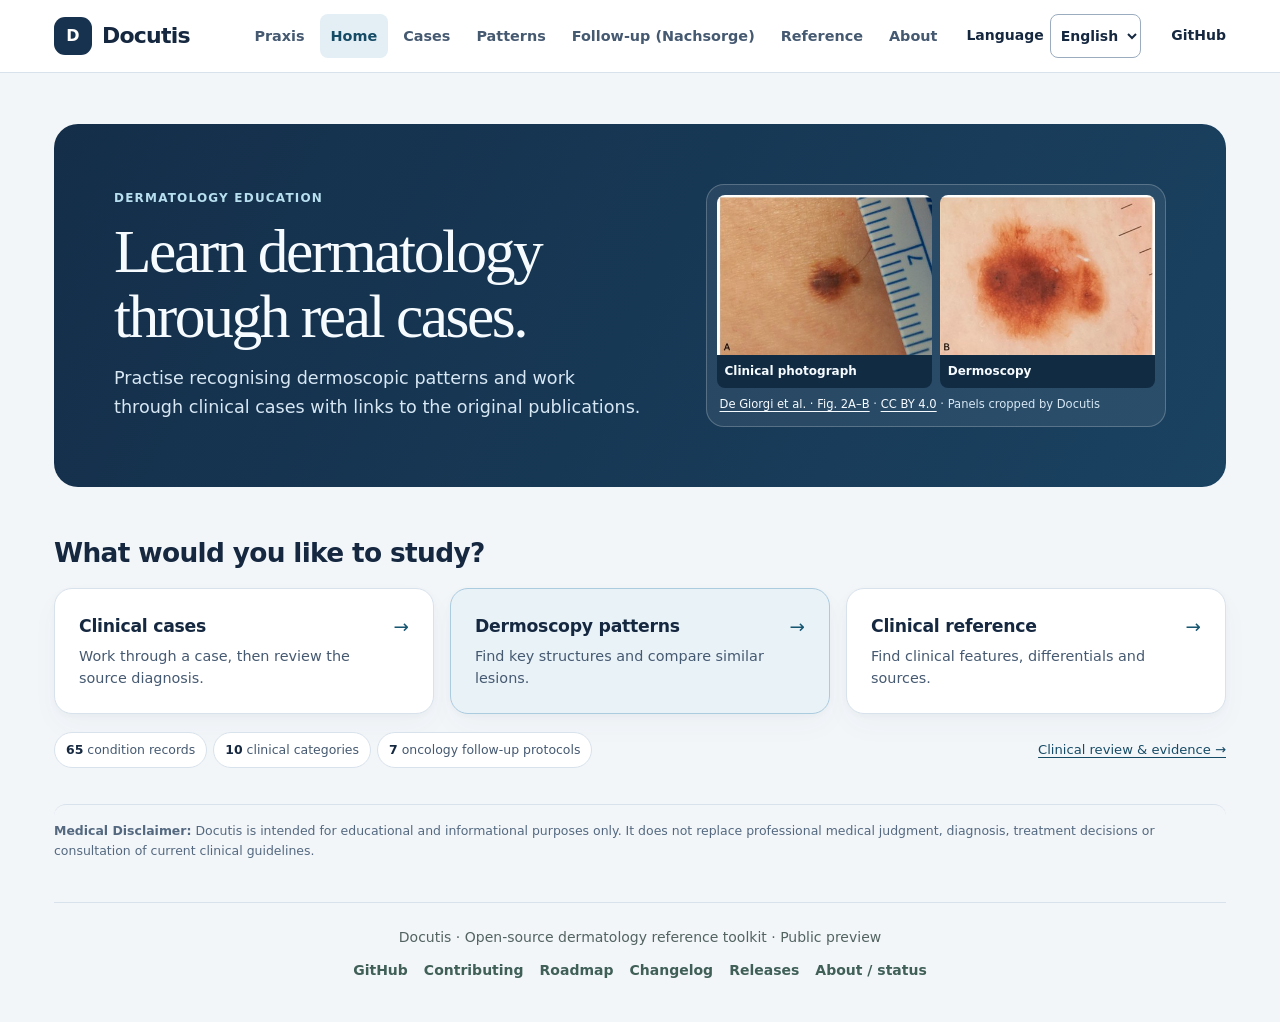
==== index.html @ ea18dad7 "Remove practice stamp from web handouts" ====
<!DOCTYPE html>
<html lang="en" class="no-js">
<head>
  <meta charset="UTF-8">
  <script>document.documentElement.classList.remove("no-js");</script>
  <meta name="viewport" content="width=device-width, initial-scale=1.0">

  <title>Docutis | Dermatology Reference Toolkit</title>
  <meta name="description" content="Educational dermatology reference. Not a diagnosis, not a treatment protocol, and not a substitute for clinical judgment.">

  <link rel="stylesheet" href="style.css?v=tumor-takibi-20261128">
  <link rel="stylesheet" href="pattern-exercise.css?v=paired-views">
  <link rel="stylesheet" href="subtle-clue.css?v=2">
  <link rel="stylesheet" href="pink-case.css?v=1">
  <link rel="stylesheet" href="contrast-lab.css?v=2">
  <link rel="stylesheet" href="studio.css?v=clinical-design-20261128">
  <link rel="stylesheet" href="mimic.css?v=2">
  <link rel="stylesheet" href="praxis-pilot.css?v=handout-1">

</head>

<body>

<a class="skip-link" href="#mainContent">Skip to main content</a>

<header class="site-header">
  <nav class="nav" aria-label="Primary navigation">
    <a class="brand" href="#mainContent" aria-label="Docutis home">
      <span class="brand-mark" aria-hidden="true">D</span>
      <span class="logo">Docutis</span>
    </a>
    <div class="primary-links">
      <a href="praxis.html" data-no-translate>Praxis</a>
      <a href="#mainContent" data-studio-nav="home" data-en="Home" data-tr="Ana sayfa" data-no-translate>Home</a>
      <a href="#learn" data-studio-nav="learn" data-en="Cases" data-tr="Vakalar" data-no-translate>Cases</a>
      <a href="#patterns" data-studio-nav="patterns" data-en="Patterns" data-tr="Paternler" data-no-translate>Patterns</a>
      <a href="#nachsorgeModule" data-studio-nav="nachsorgeModule" data-en="Follow-up (Nachsorge)" data-tr="Tümör takibi" data-no-translate>Follow-up (Nachsorge)</a>
      <a href="#searchPanel" data-studio-nav="reference" data-en="Reference" data-tr="Tanı rehberi" data-no-translate>Reference</a>
      <a href="#about">About</a>
    </div>
    <label class="language-switch" for="docutisLanguage"><span class="language-label">Language</span> <select id="docutisLanguage" aria-label="Language"><option value="en" lang="en" data-no-translate>English</option><option value="tr" lang="tr" data-no-translate>Türkçe</option></select></label>
    <div class="nav-oss" aria-label="Open-source project links">
      <a href="https://github.com/mnasuharas/Docutis" target="_blank" rel="noopener noreferrer">GitHub</a>
    </div>
  </nav>
</header>

<main id="mainContent" tabindex="-1">

  <section id="studioHome" class="hero studio-home" aria-labelledby="pageTitle" data-no-translate>
    <div class="studio-hero-grid">
      <div class="studio-hero-copy">
        <p class="eyebrow" data-en="DERMATOLOGY EDUCATION" data-tr="DERMATOLOJİ EĞİTİMİ">DERMATOLOGY EDUCATION</p>
        <h1 id="pageTitle" data-en="Learn dermatology through real cases." data-tr="Dermatolojiyi gerçek vakalarla öğren.">Learn dermatology through real cases.</h1>
        <p class="studio-lead" data-en="Practise recognising dermoscopic patterns and work through clinical cases with links to the original publications." data-tr="Dermoskopik paternleri tanımayı çalış ve klinik vakaları özgün yayınlarıyla birlikte incele.">Practise recognising dermoscopic patterns and work through clinical cases with links to the original publications.</p>
      </div>
      <figure class="studio-art">
        <div class="studio-art-pair">
          <div>
            <img src="assets/media/cases/case-33-clinical.jpg" width="361" height="268" alt="Clinical photograph of a pigmented lesion" data-en-alt="Clinical photograph of a pigmented lesion" data-tr-alt="Pigmente lezyonun klinik fotoğrafı">
            <span data-en="Clinical photograph" data-tr="Klinik fotoğraf">Clinical photograph</span>
          </div>
          <div>
            <img src="assets/media/cases/case-33-dermoscopy.jpg" width="360" height="268" alt="Dermoscopic view of the same lesion" data-en-alt="Dermoscopic view of the same lesion" data-tr-alt="Aynı lezyonun dermoskopik görüntüsü">
            <span data-en="Dermoscopy" data-tr="Dermoskopi">Dermoscopy</span>
          </div>
        </div>
        <figcaption>
          <a href="https://doi.org/10.3390/cancers18142183" target="_blank" rel="noopener noreferrer">De Giorgi et al. · Fig. 2A–B</a>
          <span aria-hidden="true"> · </span><a href="https://creativecommons.org/licenses/by/4.0/" target="_blank" rel="noopener noreferrer">CC BY 4.0</a>
          <span data-en=" · Panels cropped by Docutis" data-tr=" · Paneller Docutis tarafından kırpıldı"> · Panels cropped by Docutis</span>
        </figcaption>
      </figure>
    </div>
    <div class="studio-section-title">
      <h2 data-en="What would you like to study?" data-tr="Bugün ne çalışmak istersin?">What would you like to study?</h2>
    </div>
    <div class="studio-paths">
      <a class="studio-path" href="#learn">
        <span class="studio-path-copy">
          <strong data-en="Clinical cases" data-tr="Klinik vakalar">Clinical cases</strong>
          <span data-en="Work through a case, then review the source diagnosis." data-tr="Vakayı adım adım çöz, ardından kaynak tanısını incele.">Work through a case, then review the source diagnosis.</span>
        </span><span class="studio-arrow" aria-hidden="true">→</span>
      </a>
      <a class="studio-path" href="#patterns">
        <span class="studio-path-copy">
          <strong data-en="Dermoscopy patterns" data-tr="Dermoskopi paternleri">Dermoscopy patterns</strong>
          <span data-en="Find key structures and compare similar lesions." data-tr="Önemli yapıları bul ve benzer lezyonları karşılaştır.">Find key structures and compare similar lesions.</span>
        </span><span class="studio-arrow" aria-hidden="true">→</span>
      </a>
      <a class="studio-path" href="#searchPanel">
        <span class="studio-path-copy">
          <strong data-en="Clinical reference" data-tr="Tanı rehberi">Clinical reference</strong>
          <span data-en="Find clinical features, differentials and sources." data-tr="Klinik bulguları, ayırıcı tanıları ve kaynakları bul.">Find clinical features, differentials and sources.</span>
        </span><span class="studio-arrow" aria-hidden="true">→</span>
      </a>
    </div>
    <div class="studio-home-bottom">
      <div id="libraryStats" class="library-stats js-only" aria-label="Current reference coverage"></div>
      <a href="#evidenceStatus"><span data-en="Clinical review &amp; evidence →" data-tr="Klinik inceleme ve kanıt →">Clinical review &amp; evidence →</span></a>
    </div>
  </section>

  <section id="learn" class="studio-hub" tabindex="-1" data-no-translate><a href="#trainingModule">Mixed-case training / Karma vaka eğitimi</a> · <a href="#caseModule">Clinical cases / Klinik vakalar</a></section>
  <section id="patterns" class="studio-hub" tabindex="-1" data-no-translate><a href="#patternContextModule">Pattern and context / Patern ve Bağlam</a> · <a href="#guidedPatternModule">Key patterns / Önemli paternler</a> · <a href="#mimicModule">Diagnostic traps / Tanısal tuzaklar</a> · <a href="#subtleClueModule">Subtle clues / Silik ipuçları</a> · <a href="#contrastLabModule">Comparisons / Karşılaştırmalar</a> · <a href="#pinkCaseModule">Pink lesions / Pembe lezyonlar</a></section>
  <div id="studioToolbar" class="studio-toolbar js-only" data-no-translate hidden>
    <a id="studioBack" href="#learn"></a><span id="studioScreenLabel"></span>
  </div>

  <section id="searchPanel" tabindex="-1" class="search-panel" aria-labelledby="searchTitle">
    <div class="section-heading compact-heading">
      <div>
        <p class="eyebrow">Reference library</p>
        <h2 id="searchTitle">Find a condition</h2>
      </div>
      <p class="keyboard-hint js-only"><kbd>/</kbd> to focus search</p>
    </div>
    <div class="search-wrapper js-only">
      <svg class="search-icon" viewBox="0 0 24 24" aria-hidden="true"><path d="m21 21-4.35-4.35m2.35-5.15a7.5 7.5 0 1 1-15 0 7.5 7.5 0 0 1 15 0Z"/></svg>
      <label class="visually-hidden" for="searchInput">Search conditions</label>
      <input id="searchInput" type="search" placeholder="Search by condition, alias, category or code" autocomplete="off" aria-controls="cards" aria-describedby="searchHelp">
      <button id="searchClear" class="search-clear" type="button" hidden>Clear</button>
    </div>
    <p id="searchHelp" class="search-help js-only">Examples: melanoma, shingles, eczema, C43</p>
    <div id="categoryFilters" class="category-filters js-only" aria-label="Filter conditions by category"></div>
    <p id="resultStatus" class="result-status js-only" role="status" aria-live="polite"></p>
  </section>

  <section class="reference-library" aria-labelledby="conditionsTitle">
    <div class="section-heading">
      <div>
        <p class="eyebrow">Browse by category</p>
        <h2 id="conditionsTitle" tabindex="-1" class="section-title">Conditions</h2>
      </div>
      <p>Open any record for clinical features, dermoscopy, differential diagnosis, treatment, follow-up, coding and sources.</p>
    </div>
    <noscript><p class="js-fallback">This interactive section requires JavaScript. Bu etkileşimli bölüm JavaScript gerektirir.</p></noscript>
    <section id="details" tabindex="-1" role="region" aria-labelledby="diseaseDetailsTitle" hidden></section>
    <div id="cards" class="cards js-only"></div>
    <div id="noResult" class="no-result js-only">
      <strong>No matching condition found.</strong>
      <span>Try another name, alias, category or classification code.</span>
    </div>
  </section>

  <section id="inflammatoryCaseModule" class="case-module" tabindex="-1" aria-labelledby="inflammatoryCaseTitle" data-no-translate>
    <h2 id="inflammatoryCaseTitle" data-en="Inflammatory and paediatric practice" data-tr="İnflamatuvar ve pediatrik vaka eğitimi">Inflammatory and paediatric practice</h2>
    <p data-en="Simulated teaching cases · clinician review required" data-tr="Kurgusal eğitim vakaları · hekim incelemesi gerekli">Simulated teaching cases · clinician review required</p>
    <article class="mimic-panel">
      <h3 data-en="Childhood itch" data-tr="Çocukluk çağında kaşıntı">Childhood itch</h3>
      <p data-en="A child has recurrent itch and poorly demarcated dry patches in the elbow folds. Which morphology and history make one diagnosis more likely?" data-tr="Bir çocukta tekrarlayan kaşıntı ve dirsek kıvrımlarında sınırları belirsiz kuru yamalar var. Hangi morfoloji ve öykü bir tanıyı öne çıkarır?">A child has recurrent itch and poorly demarcated dry patches in the elbow folds. Which morphology and history make one diagnosis more likely?</p>
      <details>
        <summary data-en="Reveal reasoning" data-tr="Ayırıcı tanıyı ve gerekçeyi aç">Reveal reasoning</summary>
        <p data-en="Atopic dermatitis. The combination of itch, a recurrent course and flexural eczema is supportive. Consider contact dermatitis or scabies if the exposure, distribution or household history points elsewhere." data-tr="Atopik dermatit. Kaşıntı, nüksler ve fleksural egzama tanıyı destekler. Maruziyet, dağılım ya da ev içi öykü başka bir olasılığı düşündürürse kontakt dermatit veya uyuzu da değerlendir.">Atopic dermatitis. The combination of itch, a recurrent course and flexural eczema is supportive. Consider contact dermatitis or scabies if the exposure, distribution or household history points elsewhere.</p>
        <p><a href="?condition=atopic-dermatitis"><span data-en="Open reference record" data-tr="Başvuru kaydını aç">Open reference record</span></a> · <a href="https://www.aad.org/member/clinical-quality/guidelines/atopic-dermatitis/pediatric-atopic-dermatitis" target="_blank" rel="noopener noreferrer"><span data-en="Open source" data-tr="Kaynağı aç">Open source</span></a></p>
      </details>
    </article>
    <article class="mimic-panel">
      <h3 data-en="Crusted facial lesions in a child" data-tr="Çocukta yüzde krutlu lezyonlar">Crusted facial lesions in a child</h3>
      <p data-en="A child develops shallow perinasal erosions with adherent golden crust. What would you describe before naming a diagnosis?" data-tr="Bir çocukta burun çevresinde yapışık altın rengi krutla kaplı yüzeysel erozyonlar gelişiyor. Tanıdan önce hangi yapıları tarif edersin?">A child develops shallow perinasal erosions with adherent golden crust. What would you describe before naming a diagnosis?</p>
      <details>
        <summary data-en="Reveal reasoning" data-tr="Ayırıcı tanıyı ve gerekçeyi aç">Reveal reasoning</summary>
        <p data-en="Nonbullous impetigo is supported by the combination of superficial erosions and honey-coloured crust. Eczema can have secondary infection. Check for underlying itch and dermatitis before interpreting the crust in isolation." data-tr="Yüzeysel erozyon ve bal rengi krut birlikteliği nonbüllöz impetigoyu destekler. Egzamaya sekonder enfeksiyon eşlik edebilir. Krutu tek başına yorumlamadan önce altta yatan kaşıntı ve dermatiti değerlendir.">Nonbullous impetigo is supported by the combination of superficial erosions and honey-coloured crust. Eczema can have secondary infection. Check for underlying itch and dermatitis before interpreting the crust in isolation.</p>
        <p><a href="?condition=impetigo"><span data-en="Open reference record" data-tr="Başvuru kaydını aç">Open reference record</span></a> · <a href="https://www.cdc.gov/group-a-strep/hcp/clinical-guidance/impetigo.html" target="_blank" rel="noopener noreferrer"><span data-en="Open source" data-tr="Kaynağı aç">Open source</span></a></p>
      </details>
    </article>
    <article class="mimic-panel">
      <h3 data-en="Scaly extensor plaques" data-tr="Ekstansör yüzlerde skuamlı plaklar">Scaly extensor plaques</h3>
      <p data-en="An adult has symmetric, sharply defined scaly plaques on both elbows and knees. Compare the border, distribution and scale with an eczematous plaque." data-tr="Bir erişkinde her iki dirsek ve dizde simetrik, keskin sınırlı skuamlı plaklar var. Sınırı, dağılımı ve skuamı ekzematöz plakla karşılaştır.">An adult has symmetric, sharply defined scaly plaques on both elbows and knees. Compare the border, distribution and scale with an eczematous plaque.</p>
      <details>
        <summary data-en="Reveal reasoning" data-tr="Ayırıcı tanıyı ve gerekçeyi aç">Reveal reasoning</summary>
        <p data-en="Plaque psoriasis is supported by the sharp borders and symmetric extensor distribution. An annular plaque with an active edge or asymmetry would prompt reconsideration of fungal infection among the alternatives." data-tr="Keskin sınırlar ve simetrik ekstansör dağılım plak psoriazisini destekler. Aktif kenarlı halkasal plak veya asimetri varsa, ayırıcı tanıda dermatofit enfeksiyonunu yeniden düşün.">Plaque psoriasis is supported by the sharp borders and symmetric extensor distribution. An annular plaque with an active edge or asymmetry would prompt reconsideration of fungal infection among the alternatives.</p>
        <p><a href="?condition=plaque-psoriasis"><span data-en="Open reference record" data-tr="Başvuru kaydını aç">Open reference record</span></a> · <a href="https://www.aad.org/member/clinical-quality/guidelines/psoriasis" target="_blank" rel="noopener noreferrer"><span data-en="Open source" data-tr="Kaynağı aç">Open source</span></a></p>
      </details>
    </article>
  </section>

  <section id="trainingModule" tabindex="-1" class="training-module" aria-labelledby="trainingTitle">
    <div class="section-heading">
      <div>
        <p class="eyebrow">Case-based screening practice</p>
        <h2 id="trainingTitle">Mixed-case screening training</h2>
      </div>
      <span class="module-badge">Clinician review required</span>
    </div>
    <details class="studio-context"><summary data-no-translate data-en="Education &amp; source notes" data-tr="Eğitim ve kaynak notları">Education &amp; source notes</summary><p class="case-disclaimer">Unknown lesions from the case library, one at a time: look, commit to a working impression, open dermoscopy where it is stored, then reveal the source diagnosis and its verification. Training only. It is not a diagnostic device, an exam, or a certificate, and it gives no score. Sessions are curated for teaching coverage and do not reflect how often lesions occur.</p></details>
    <noscript>
      <p class="case-empty">Training cannot run because JavaScript is unavailable. No diagnosis or teaching text is substituted. Eğitim, JavaScript olmadığı için çalışamaz. Tanı veya öğretim metni yerine konmaz.</p>
    </noscript>
    <div id="trainingApp" class="training-app js-only" tabindex="-1"></div>
  </section>

  <section id="subtleClueModule" tabindex="-1" class="subtle-clue-module" aria-labelledby="subtleClueTitle">
    <div class="section-heading">
      <div>
        <p class="eyebrow">Contrastive image practice</p>
        <h2 id="subtleClueTitle">Subtle clues and close mimics</h2>
      </div>
      <span class="module-badge">Clinician review required</span>
    </div>
    <p>Choose what is visible in two source-linked cases, then reveal the recorded diagnoses and the limits of that comparison. Educational preview only; no individual lesion decision or score.</p>
    <noscript><p class="case-empty">This image exercise requires JavaScript. Bu görsel egzersiz JavaScript gerektirir.</p></noscript>
    <div id="subtleClueApp" class="js-only" tabindex="-1"></div>
    <div id="balancedClueApp" class="subtle-concept js-only" tabindex="-1"></div>
  </section>

  <section id="guidedPatternModule" tabindex="-1" aria-label="Key dermoscopic patterns / Önemli dermoskopik paternler" data-no-translate>
    <div id="guidedPatternApp" class="js-only"></div>
  </section>

  <section id="mimicModule" tabindex="-1" aria-label="Mimics and diagnostic traps / Taklitçiler ve tanısal tuzaklar" data-no-translate>
    <noscript><p class="js-fallback">This interactive section requires JavaScript. Bu etkileşimli bölüm JavaScript gerektirir.</p></noscript>
    <div id="mimicApp" class="js-only"></div>
  </section>

  <section id="contrastLabModule" tabindex="-1" aria-label="Early melanoma comparisons / Erken melanom karşılaştırmaları" data-no-translate>
    <noscript><p class="case-empty">Comparisons require JavaScript. Karşılaştırmalar JavaScript gerektirir.</p></noscript>
    <div id="contrastLabApp" class="js-only" tabindex="-1" data-no-translate></div>
  </section>

  <section id="patternContextModule" tabindex="-1" aria-label="Pattern and context / Patern ve Bağlam" data-no-translate>
    <noscript><p class="case-empty">Pattern and context requires JavaScript. Patern ve Bağlam için JavaScript gerekir.</p></noscript>
    <div id="patternContextApp" class="js-only"></div>
  </section>

  <section id="pinkCaseModule" tabindex="-1" aria-label="Pink lesion practice / Pembe lezyon çalışması" data-no-translate>
    <noscript><p class="case-empty">Pink lesion practice requires JavaScript. Pembe lezyon çalışması JavaScript gerektirir.</p></noscript>
    <div id="pinkCaseApp" class="js-only" tabindex="-1" data-no-translate></div>
  </section>

  <section id="patternModule" class="studio-exercise-screen" tabindex="-1" aria-label="Pattern practice / Patern çalışması">
    <section id="patternExercise" class="pattern-exercise js-only" aria-labelledby="patternExerciseTitle" hidden></section>
  </section>

  <section id="caseModule" tabindex="-1" class="case-module" aria-labelledby="caseTitle">
    <div class="section-heading">
      <div>
        <p class="eyebrow">Case-based learning</p>
        <h2 id="caseTitle">Clinical cases</h2>
      </div>
      <span class="module-badge">Clinician review required</span>
    </div>
    <details class="studio-context"><summary data-no-translate data-en="Education &amp; source notes" data-tr="Eğitim ve kaynak notları">Education &amp; source notes</summary><p class="case-disclaimer">Educational steps only: inspect, observe, differential, reveal, then review. Learn Melanoma is an optional sequence, not a certificate and not a device. Cases are not clinical decision support. Image interpretation here is not physician attestation. The <a href="academy-review.html">reviewer workspace</a> contains answers and source diagnoses.</p></details>
    <noscript>
      <p class="case-empty">Cases cannot be shown because JavaScript is unavailable. No diagnosis, observation or teaching text is substituted. The published pilot cases remain clinician review required. Vakalar JavaScript olmadığı için gösterilemez. Tanı, gözlem veya öğretim metni yerine konmaz. Yayımlanmış pilot vakalar hekim incelemesi gerekli durumunda kalır.</p>
    </noscript>
    <div id="caseApp" class="case-app js-only" tabindex="-1"></div>
  </section>


  <section id="nachsorgeModule" tabindex="-1" class="nachsorge-module" aria-labelledby="nachsorgeTitle" data-no-translate>
    <div class="section-heading">
      <div>
        <p class="eyebrow" data-en="Germany · in clinic" data-tr="Almanya · poliklinikte">Germany · in clinic</p>
        <h2 id="nachsorgeTitle" data-en="Follow-up (Nachsorge)" data-tr="Tümör takibi">Follow-up (Nachsorge)</h2>
        <p class="nachsorge-subtitle" lang="tr" data-no-translate>Kılavuza göre tedavi sonrası takip</p>
      </div>
    </div>
    <p class="nachsorge-disclaimer" data-en="Educational draft pending physician review. Use the current guideline. Eğitim amaçlı taslak, hekim onayı bekliyor. Güncel kılavuzu esas alın." data-tr="Eğitim amaçlı taslak, hekim onayı bekliyor. Güncel kılavuzu esas alın.">Educational draft pending physician review. Use the current guideline. Eğitim amaçlı taslak, hekim onayı bekliyor. Güncel kılavuzu esas alın.</p>
    <div class="follow-up-controls">
      <label for="nachsorgeSearch"><span data-en="Search a diagnosis" data-tr="Tanı ara">Search a diagnosis</span>
        <input id="nachsorgeSearch" type="search" autocomplete="off" data-en-placeholder="Melanoma, Merkel, Bowen…" data-tr-placeholder="Tümör takibi: melanom, Merkel, Bowen…">
      </label>
      <label for="nachsorgeDisease"><span data-en="Diagnosis" data-tr="Tanı">Diagnosis</span>
        <select id="nachsorgeDisease"></select>
      </label>
      <label for="nachsorgeGroup"><span data-en="Risk / stage group" data-tr="Risk / evre grubu">Risk / stage group</span>
        <select id="nachsorgeGroup"></select>
      </label>
    </div>
    <div id="nachsorgeStaging"></div>
    <div id="nachsorgeResult" class="follow-up-result" role="region" aria-live="polite"></div>
    <noscript><p class="js-fallback">This follow-up section requires JavaScript. Bu takip bölümü JavaScript gerektirir.</p></noscript>
  </section>

  <section id="followUpModule" tabindex="-1" class="follow-up-module" aria-labelledby="followUpTitle">
    <div class="follow-up-heading">
      <div>
        <p class="eyebrow">Germany · guideline-based</p>
        <h2 id="followUpTitle">Dermato-oncology follow-up</h2>
      </div>
      <span class="module-badge">Mixed review status</span>
    </div>
    <p class="follow-up-intro">Structured German guideline-based follow-up for melanoma, basal cell carcinoma and cutaneous squamous cell carcinoma. This reference does not replace individual risk assessment, current guidelines or clinical judgment.</p>
    <div class="clinical-feedback" aria-label="Follow-up content feedback">
      <p class="clinical-feedback-lede">Guideline wording or a cited source look wrong? Report the disease and stage shown on screen. No repository id is required.</p>
      <div class="clinical-feedback-actions">
        <a class="clinical-feedback-link" href="https://github.com/mnasuharas/Docutis/issues/new?template=clinical_content.yml&amp;title=%5BClinical%20content%5D%3A%20Suggest%20a%20correction%20%E2%80%94%20Dermato-oncology%20follow-up" target="_blank" rel="noopener noreferrer">Suggest a correction</a>
        <a class="clinical-feedback-link" href="https://github.com/mnasuharas/Docutis/issues/new?template=evidence_update.yml&amp;title=%5BEvidence%5D%3A%20Report%20outdated%20evidence%20%E2%80%94%20Dermato-oncology%20follow-up" target="_blank" rel="noopener noreferrer">Report outdated evidence</a>
      </div>
    </div>
    <noscript><p class="js-fallback">This interactive section requires JavaScript. Bu etkileşimli bölüm JavaScript gerektirir.</p></noscript>
    <div class="follow-up-controls js-only">
      <label for="followUpDisease">Disease
        <select id="followUpDisease"></select>
      </label>
    </div>
    <details id="melanomaStaging" class="melanoma-staging js-only" hidden>
      <summary data-en="Stage from the report (Stadium aus Befund ermitteln)" data-tr="Rapordan evre (Stadium aus Befund ermitteln)">Stage from the report (Stadium aus Befund ermitteln)</summary>
      <p id="melanomaStagingBasis"><span data-en="Cutaneous melanoma · AJCC 8 · stages 0–IIC · physician review pending (Ärztliche Prüfung ausstehend)." data-tr="Kutanöz melanom · AJCC 8 · evre 0–IIC · hekim incelemesi bekliyor (Ärztliche Prüfung ausstehend).">Cutaneous melanoma · AJCC 8 · stages 0–IIC · physician review pending (Ärztliche Prüfung ausstehend).</span></p>
      <form id="melanomaStagingForm" autocomplete="off" aria-describedby="melanomaStagingBasis">
        <div class="melanoma-staging-fields">
          <label for="melanomaStagingMethod"><span data-en="Report field (Angabe im Befund)" data-tr="Rapor alanı (Angabe im Befund)">Report field (Angabe im Befund)</span>
            <select id="melanomaStagingMethod">
              <option value="category" data-en="T category (T-Kategorie, e.g. pT1b)" data-tr="T kategorisi (T-Kategorie, örn. pT1b)">T category (T-Kategorie, e.g. pT1b)</option>
              <option value="breslow" data-en="Breslow thickness and ulceration (Breslow-Dicke und Ulzeration)" data-tr="Breslow kalınlığı ve ülserasyon (Breslow-Dicke und Ulzeration)">Breslow thickness and ulceration (Breslow-Dicke und Ulzeration)</option>
            </select>
          </label>
          <label for="melanomaStagingT" id="melanomaStagingTField"><span data-en="T category (T-Kategorie)" data-tr="T kategorisi (T-Kategorie)">T category (T-Kategorie)</span>
            <select id="melanomaStagingT">
              <option value="" data-en="Choose (Bitte wählen)" data-tr="Seçin (Bitte wählen)">Choose (Bitte wählen)</option>
              <option value="Tis">pTis (in situ)</option>
              <option value="T1">pT1 without a/b</option>
              <option value="T1a">pT1a</option>
              <option value="T1b">pT1b</option>
              <option value="T2">pT2 without a/b</option>
              <option value="T2a">pT2a</option>
              <option value="T2b">pT2b</option>
              <option value="T3">pT3 without a/b</option>
              <option value="T3a">pT3a</option>
              <option value="T3b">pT3b</option>
              <option value="T4">pT4 without a/b</option>
              <option value="T4a">pT4a</option>
              <option value="T4b">pT4b</option>
              <option value="TX" data-en="pTX (nicht beurteilbar)" data-tr="pTX (nicht beurteilbar)">pTX (nicht beurteilbar)</option>
              <option value="T0" data-en="T0 (kein nachweisbarer Primärtumor)" data-tr="T0 (kein nachweisbarer Primärtumor)">T0 (kein nachweisbarer Primärtumor)</option>
            </select>
          </label>
          <label for="melanomaStagingThickness" id="melanomaStagingThicknessField" hidden><span data-en="Breslow thickness, mm (Breslow-Dicke)" data-tr="Breslow kalınlığı, mm (Breslow-Dicke)">Breslow thickness, mm (Breslow-Dicke)</span>
            <input id="melanomaStagingThickness" type="text" inputmode="decimal" placeholder="z. B. 0,9">
          </label>
          <label for="melanomaStagingUlceration" id="melanomaStagingUlcerationField" hidden><span data-en="Histologic ulceration (Histologische Ulzeration)" data-tr="Histolojik ülserasyon (Histologische Ulzeration)">Histologic ulceration (Histologische Ulzeration)</span>
            <select id="melanomaStagingUlceration">
              <option value="" data-en="Unknown (Unbekannt)" data-tr="Bilinmiyor (Unbekannt)">Unknown (Unbekannt)</option>
              <option value="no" data-en="No (Nein)" data-tr="Hayır (Nein)">No (Nein)</option>
              <option value="yes" data-en="Yes (Ja)" data-tr="Evet (Ja)">Yes (Ja)</option>
            </select>
          </label>
          <label for="melanomaStagingN"><span data-en="Regional status (Regionärer Status, N)" data-tr="Bölgesel durum (Regionärer Status, N)">Regional status (Regionärer Status, N)</span>
            <select id="melanomaStagingN">
              <option value="" data-en="Unknown / unclear (Unbekannt / unklar)" data-tr="Bilinmiyor / belirsiz (Unbekannt / unklar)">Unknown / unclear (Unbekannt / unklar)</option>
              <option value="cN0" data-en="cN0 · clinically negative (klinisch negativ)" data-tr="cN0 · klinik negatif (klinisch negativ)">cN0 · clinically negative (klinisch negativ)</option>
              <option value="pN0" data-en="pN0 · pathologically negative (pathologisch negativ)" data-tr="pN0 · patolojik negatif (pathologisch negativ)">pN0 · pathologically negative (pathologisch negativ)</option>
              <option value="positive" data-en="N+ · regional metastasis (regionäre Metastasierung)" data-tr="N+ · bölgesel metastaz (regionäre Metastasierung)">N+ · regional metastasis (regionäre Metastasierung)</option>
            </select>
          </label>
          <label for="melanomaStagingM"><span data-en="Distant metastasis (Fernmetastasen, M)" data-tr="Uzak metastaz (Fernmetastasen, M)">Distant metastasis (Fernmetastasen, M)</span>
            <select id="melanomaStagingM">
              <option value="" data-en="Unknown / unclear (Unbekannt / unklar)" data-tr="Bilinmiyor / belirsiz (Unbekannt / unklar)">Unknown / unclear (Unbekannt / unklar)</option>
              <option value="cM0" data-en="cM0 · no evidence (kein Hinweis)" data-tr="cM0 · bulgu yok (kein Hinweis)">cM0 · no evidence (kein Hinweis)</option>
              <option value="positive" data-en="M1 · confirmed (nachgewiesen)" data-tr="M1 · gösterilmiş (nachgewiesen)">M1 · confirmed (nachgewiesen)</option>
            </select>
          </label>
          <label for="melanomaStagingR" id="melanomaStagingRField" hidden><span data-en="Resection status for IIC follow-up (Resektionsstatus)" data-tr="IIC takibi için rezeksiyon durumu (Resektionsstatus)">Resection status for IIC follow-up (Resektionsstatus)</span>
            <select id="melanomaStagingR">
              <option value="" data-en="Unknown / no R0 (Unbekannt / kein R0)" data-tr="Bilinmiyor / R0 yok (Unbekannt / kein R0)">Unknown / no R0 (Unbekannt / kein R0)</option>
              <option value="r0" data-en="R0 documented (R0 dokumentiert)" data-tr="R0 belgelendi (R0 dokumentiert)">R0 documented (R0 dokumentiert)</option>
            </select>
          </label>
        </div>
        <p class="follow-up-note"><span data-en="N+ also includes satellite, microsatellite and in-transit metastases (Satelliten-, Mikrosatelliten- und In-transit-Metastasen). If the TNM version differs or is unknown, check the report separately." data-tr="N+ uydu, mikrosatellit ve in-transit metastazları da kapsar (Satelliten-, Mikrosatelliten- und In-transit-Metastasen). TNM sürümü farklıysa veya bilinmiyorsa raporu ayrıca kontrol edin.">N+ also includes satellite, microsatellite and in-transit metastases (Satelliten-, Mikrosatelliten- und In-transit-Metastasen). If the TNM version differs or is unknown, check the report separately.</span></p>
        <button type="submit" class="filter-button" data-en="Show stage (Stadium anzeigen)" data-tr="Evreyi göster (Stadium anzeigen)">Show stage (Stadium anzeigen)</button>
      </form>
      <div id="melanomaStagingResult" role="status" aria-live="polite" aria-atomic="true"></div>
      <button id="melanomaStagingFollowUp" type="button" class="filter-button" hidden>Open follow-up group (Nachsorgegruppe)</button>
      <p class="follow-up-note"><a href="https://doi.org/10.3322/caac.21409">AJCC 8 · Tables 2, 5 and 6</a> · <a href="https://www.leitlinienprogramm-onkologie.de/leitlinien/melanom/">German S3 melanoma guideline · v3.3</a></p>
    </details>
    <span id="melanomaStagingHome" hidden></span>
    <div class="follow-up-controls js-only">
      <label for="followUpGroup">Stage / risk group
        <select id="followUpGroup"></select>
      </label>
      <label for="followUpPeriod">Follow-up period or guidance
        <select id="followUpPeriod"></select>
      </label>
    </div>
    <p id="followUpStatus" class="visually-hidden" role="status" aria-live="polite"></p>
    <div id="followUpResult" class="follow-up-result js-only" role="region" aria-labelledby="followUpResultHeading"></div>
  </section>

  <section id="quizModule" tabindex="-1" class="quiz-module" aria-labelledby="quizTitle">
    <div class="section-heading">
      <div>
        <p class="eyebrow">Visual learning pilot</p>
        <h2 id="quizTitle">Clinical Pattern Quiz</h2>
      </div>
      <p>Eight educational questions use structured pilot records. Image-based items use original clinical or dermoscopic photographs with linked credits; other items remain text-based.</p>
    </div>
    <p class="quiz-disclaimer">Educational pattern recognition only. This quiz is not clinical decision support and does not replace professional judgment. Check the review status shown with each quiz item.</p>
    <div class="clinical-feedback" aria-label="Quiz content feedback">
      <p class="clinical-feedback-lede">Question wording or a cited source look wrong? Report it without naming repository files.</p>
      <div class="clinical-feedback-actions">
        <a class="clinical-feedback-link" href="https://github.com/mnasuharas/Docutis/issues/new?template=clinical_content.yml&amp;title=%5BClinical%20content%5D%3A%20Suggest%20a%20correction%20%E2%80%94%20Clinical%20pattern%20quiz" target="_blank" rel="noopener noreferrer">Suggest a correction</a>
        <a class="clinical-feedback-link" href="https://github.com/mnasuharas/Docutis/issues/new?template=evidence_update.yml&amp;title=%5BEvidence%5D%3A%20Report%20outdated%20evidence%20%E2%80%94%20Clinical%20pattern%20quiz" target="_blank" rel="noopener noreferrer">Report outdated evidence</a>
      </div>
    </div>
    <noscript><p class="js-fallback">This interactive section requires JavaScript. Bu etkileşimli bölüm JavaScript gerektirir.</p></noscript>
    <div id="quizApp" class="quiz-app js-only" tabindex="-1"></div>
  </section>

  <section id="evidenceStatus" tabindex="-1" class="evidence-dashboard" aria-labelledby="evidenceStatusTitle">
    <div class="section-heading">
      <div>
        <p class="eyebrow">Clinical transparency</p>
        <h2 id="evidenceStatusTitle">Evidence status</h2>
      </div>
      <p>Live coverage counts are calculated from the published records, follow-up protocols and governed media registry.</p>
    </div>
    <noscript><p class="js-fallback">This interactive section requires JavaScript. Bu etkileşimli bölüm JavaScript gerektirir.</p></noscript>
    <div id="reviewDashboardCounts" class="review-dashboard-counts js-only" aria-label="Clinical review coverage"></div>
    <details class="review-meaning">
      <summary>What these states mean</summary>
      <dl>
        <div><dt>Source metadata checked</dt><dd>The source identity and link metadata were rechecked; this does not verify every clinical statement.</dd></div>
        <div><dt>Schema validated</dt><dd>Automated checks found the expected data shape, controlled values and source relationships. Automated tests are not clinical review.</dd></div>
        <div><dt>Clinician review required</dt><dd>The content remains educational draft material and has no current physician attestation.</dd></div>
        <div><dt>Clinician reviewed</dt><dd>A physician attestation is bound by a content fingerprint to one exact content version. Later clinical changes invalidate that attestation.</dd></div>
      </dl>
      <p>Docutis does not replace professional clinical judgment, diagnosis, treatment decisions or current guidelines.</p>
    </details>
    <p class="review-machine-link"><a href="review-status.json">Machine-readable public review status (JSON)</a></p>
    <div class="clinical-feedback clinical-feedback--dashboard" aria-label="Clinical content feedback">
      <p class="clinical-feedback-lede">Found a problem in educational content? Open a sourced correction request. Do not include patient-identifiable information.</p>
      <div class="clinical-feedback-actions">
        <a class="clinical-feedback-link" href="https://github.com/mnasuharas/Docutis/issues/new?template=clinical_content.yml&amp;title=%5BClinical%20content%5D%3A%20Suggest%20a%20correction%20%E2%80%94%20Evidence%20status%20%2F%20clinical%20review%20area" target="_blank" rel="noopener noreferrer">Suggest a correction</a>
        <a class="clinical-feedback-link" href="https://github.com/mnasuharas/Docutis/issues/new?template=evidence_update.yml&amp;title=%5BEvidence%5D%3A%20Report%20outdated%20evidence%20%E2%80%94%20Evidence%20status%20%2F%20clinical%20review%20area" target="_blank" rel="noopener noreferrer">Report outdated evidence</a>
      </div>
      <p class="clinical-feedback-help">Include the affected record or page, the claim that needs attention, a verifiable source, and a proposed correction.</p>
    </div>
  </section>

  <section id="about" tabindex="-1" class="about-section" aria-labelledby="aboutTitle">
    <div class="section-heading">
      <div>
        <p class="eyebrow">Project status</p>
        <h2 id="aboutTitle">About Docutis</h2>
      </div>
      <p>Who this preview is for, and what it is not.</p>
    </div>
    <div class="about-grid">
      <div>
        <h3>What it is</h3>
        <p>Docutis is an open-source, structured dermatology reference and education toolkit for physicians, medical trainees and other healthcare professionals. It organizes concise educational records, follow-up references, visual learning aids and a small quiz behind a transparent clinical-review status model. It is an educational and professional reference in active development (a public preview, not a finished release) and is not a substitute for individual care. Some assets are clinician reviewed; most content is still review required.</p>
      </div>
      <div>
        <h3>Current status</h3>
        <p><strong>Public preview.</strong> This dashboard shows current review counts for the library, cases, quiz, visuals and follow-up protocols. Physician review applies to a specific version of each item. <a href="#evidenceStatus">Evidence dashboard</a></p>
        <p><strong>Not validated clinical decision support.</strong> Content is educational draft material. It does not constitute clinician-approved recommendations for diagnosis, treatment or follow-up.</p>
      </div>
      <div>
        <h3>Limitations</h3>
        <ul class="about-list">
          <li>Coverage is incomplete; many dermatology domains remain future work.</li>
          <li>Product-specific dosing and jurisdiction-specific information are included only when supported by traceable current guidelines or regulatory product information and still require professional verification before clinical use.</li>
          <li>A published review requires a current physician decision that matches the content version.</li>
          <li>Always verify claims against current guidelines and professional judgment.</li>
        </ul>
      </div>
      <div>
        <h3>Open source</h3>
        <p>Inspect the code, roadmap and changelog, or propose sourced corrections through GitHub.</p>
        <ul class="about-oss-links">
          <li><a href="https://github.com/mnasuharas/Docutis" target="_blank" rel="noopener noreferrer">GitHub repository</a></li>
          <li><a href="https://github.com/mnasuharas/Docutis/blob/main/CONTRIBUTING.md" target="_blank" rel="noopener noreferrer">Contributing guide</a></li>
          <li><a href="https://github.com/mnasuharas/Docutis/blob/main/ROADMAP.md" target="_blank" rel="noopener noreferrer">Roadmap</a></li>
          <li><a href="https://github.com/mnasuharas/Docutis/blob/main/CHANGELOG.md" target="_blank" rel="noopener noreferrer">Changelog</a></li>
          <li><a href="https://github.com/mnasuharas/Docutis/releases" target="_blank" rel="noopener noreferrer">Releases</a></li>
        </ul>
      </div>
    </div>
  </section>

  <div class="notice">
    <strong>Medical Disclaimer:</strong>
    Docutis is intended for educational and informational purposes only.
    It does not replace professional medical judgment, diagnosis, treatment
    decisions or consultation of current clinical guidelines.
  </div>

  <footer class="site-footer">
    <p>Docutis · Open-source dermatology reference toolkit · Public preview</p>
    <nav class="footer-oss" aria-label="Project documentation and source">
      <a href="https://github.com/mnasuharas/Docutis" target="_blank" rel="noopener noreferrer">GitHub</a>
      <a href="https://github.com/mnasuharas/Docutis/blob/main/CONTRIBUTING.md" target="_blank" rel="noopener noreferrer">Contributing</a>
      <a href="https://github.com/mnasuharas/Docutis/blob/main/ROADMAP.md" target="_blank" rel="noopener noreferrer">Roadmap</a>
      <a href="https://github.com/mnasuharas/Docutis/blob/main/CHANGELOG.md" target="_blank" rel="noopener noreferrer">Changelog</a>
      <a href="https://github.com/mnasuharas/Docutis/releases" target="_blank" rel="noopener noreferrer">Releases</a>
      <a href="#about">About / status</a>
    </nav>
  </footer>

</main>

<script src="clinical-schema.js"></script>
<script src="data.js?v=five-records-20261128"></script>
<script src="media-data.js?v=photo-quiz-20261128"></script>
<script src="followup-data.js?v=nachsorge-20261128"></script>
<script src="quiz-data.js?v=photo-quiz-20261128"></script>
<script src="review-status.js?v=photo-quiz-20261128"></script>
<script src="oss-feedback.js"></script>
<script src="review-ui.js?v=tr-chips-20261127"></script>
<script src="clinical-locale.js?v=five-records-20261128"></script>
<script src="differential-locale.js?v=tr-chips-20261127"></script>
<script src="profile-locale.js?v=tr-chips-20261127"></script>
<script src="remainder-locale.js?v=tr-chips-20261127"></script>
<script src="coding-locale.js?v=catalogue-20261128"></script>
<script src="training-locale.js?v=tr-chips-20261127"></script>
<script src="case-prose-locale.js?v=tr-case-20261127"></script>
<script src="locale.js?v=tani-rehberi-20261128"></script>
<template id="caseScripts">
<script src="case-data.js"></script>
<script src="pattern-data.js"></script>
<script src="case-app.js"></script>
<script src="pattern-exercise.js?v=source-link-20261128"></script>
<script src="training-data.js"></script>
<script src="training-engine.js"></script>
<script src="training-app.js"></script>
<script src="subtle-clue-data.js?v=2"></script>
<script src="early-clue-data.js?v=1"></script>
<script src="subtle-clue-app.js?v=6"></script>
<script src="balanced-clue-app.js?v=1"></script>
<script src="contrast-lab-media.js?v=1"></script>
<script src="contrast-lab-data.js?v=1"></script>
<script src="contrast-lab-app.js?v=1"></script>
<script src="pink-media.js?v=1"></script>
<script src="pink-case-data.js?v=1"></script>
<script src="pink-case-app.js?v=2"></script>
<script src="pattern-context-data.js?v=1"></script>
<script src="pattern-context-app.js?v=1"></script>
<script src="mimic-data.js?v=1"></script>
<script src="mimic-app.js?v=1"></script>
<script src="pattern-lessons.js?v=1"></script>
</template>
<script src="case-loader.js?v=1"></script>
<script src="praxis-pilot-data.js?v=rosacea-1"></script>
<script src="praxis-catalog-data.js?v=1"></script>
<script src="praxis-pilot.js?v=handout-1"></script>
<script src="app.js?v=praxis-catalog-1"></script>
<script src="melanoma-staging.js"></script>
<script src="followup-app.js?v=clinic-fixes-20261128"></script>
<script src="nachsorge-app.js?v=tumor-takibi-20261128"></script>
<script src="quiz-app.js?v=quiz-image-zoom-20261128"></script>
<script src="studio.js?v=tani-rehberi-20261128"></script>


</body>
</html>
---- style.css ----
:root {
  color-scheme: light;
  --color-canvas: #f4f7f8;
  --color-surface: #ffffff;
  --color-surface-muted: #f7faf9;
  --color-surface-subtle: #f7faf9;
  --color-surface-accent: #edf5f3;
  --color-focus: #0d5149;
  --color-text: #182422;
  --color-text-secondary: #44524f;
  --color-text-muted: #5f6f6c;
  --color-border: #d7e1df;
  --color-border-strong: #aebfbb;
  --color-accent: #176b61;
  --color-accent-strong: #0d5149;
  --color-accent-soft: #dcefeb;
  --color-info: #245d82;
  --color-success: #246746;
  --color-warning: #8a5a0a;
  --color-warning-soft: #fff8df;
  --color-danger: #9b2c2c;
  --shadow-subtle: 0 1px 2px rgba(15, 35, 31, 0.04), 0 10px 28px rgba(15, 35, 31, 0.05);
  --shadow-sm: 0 1px 2px rgba(15, 35, 31, 0.04), 0 10px 28px rgba(15, 35, 31, 0.05);
  --shadow-raised: 0 14px 38px rgba(15, 35, 31, 0.09);
  --radius-sm: 6px;
  --radius-md: 10px;
  --radius-lg: 14px;
  --space-1: 4px;
  --space-2: 8px;
  --space-3: 12px;
  --space-4: 16px;
  --space-5: 20px;
  --space-6: 24px;
  --space-8: 32px;
  --space-10: 40px;
  --space-12: 48px;
  --content-width: 1220px;
  --reading-width: 76ch;
}

* {
  box-sizing: border-box;
}

html {
  scroll-behavior: smooth;
  scroll-padding-top: 92px;
}

body {
  margin: 0;
  font-family: Arial, Helvetica, sans-serif;
  background: #f4f7f8;
  color: #182422;
  font-size: 16px;
  line-height: 1.55;
}

button,
input,
select {
  font: inherit;
}

a {
  color: var(--color-accent-strong);
  text-underline-offset: 3px;
}

a:hover {
  text-decoration-thickness: 2px;
}

.visually-hidden {
  position: absolute;
  width: 1px;
  height: 1px;
  padding: 0;
  margin: -1px;
  overflow: hidden;
  clip: rect(0, 0, 0, 0);
  white-space: nowrap;
  border: 0;
}

html.no-js .js-only {
  display: none;
}

.skip-link {
  position: fixed;
  left: var(--space-4);
  top: -80px;
  z-index: 100;
  background: var(--color-surface);
  color: var(--color-text);
  border: 2px solid var(--color-accent);
  border-radius: var(--radius-sm);
  padding: 10px 14px;
  font-weight: 700;
}

.skip-link:focus {
  top: var(--space-3);
}

.site-header {
  position: sticky;
  top: 0;
  z-index: 20;
  background: rgba(255, 255, 255, 0.96);
  border-bottom: 1px solid var(--color-border);
  -webkit-backdrop-filter: blur(10px);
  backdrop-filter: blur(10px);
}

.nav {
  max-width: var(--content-width);
  min-height: 68px;
  margin: auto;
  padding: 0 var(--space-6);
  display: flex;
  align-items: center;
  gap: var(--space-6);
}

.brand {
  display: inline-flex;
  align-items: center;
  gap: 10px;
  color: var(--color-text);
  text-decoration: none;
}

.brand-mark {
  display: grid;
  width: 34px;
  height: 34px;
  place-items: center;
  background: var(--color-accent);
  border-radius: 9px 3px 9px 3px;
  color: #ffffff;
  font-weight: 800;
}

.logo {
  font-size: 23px;
  font-weight: 750;
  letter-spacing: -0.02em;
}

.primary-links {
  display: flex;
  align-items: center;
  gap: var(--space-5);
  margin-left: auto;
}

.primary-links a {
  color: var(--color-text-secondary);
  font-size: 14px;
  font-weight: 700;
  text-decoration: none;
}

.primary-links a:hover {
  color: var(--color-accent-strong);
}

main {
  max-width: var(--content-width);
  margin: auto;
  padding: var(--space-12) var(--space-6) var(--space-10);
}

.hero {
  max-width: 900px;
  margin-bottom: var(--space-8);
}

.hero h1 {
  max-width: 820px;
  margin: var(--space-2) 0 var(--space-4);
  font-size: clamp(2.2rem, 5vw, 3.75rem);
  line-height: 1.04;
  letter-spacing: -0.045em;
}

.hero > p:not(.eyebrow) {
  max-width: 690px;
  margin: 0;
  color: var(--color-text-secondary);
  font-size: 18px;
  line-height: 1.65;
}

.hero-actions {
  display: flex;
  flex-wrap: wrap;
  gap: var(--space-3);
  margin-top: var(--space-5);
}

.hero-action {
  display: inline-flex;
  align-items: center;
  min-height: 44px;
  padding: var(--space-2) var(--space-4);
  border: 1px solid var(--color-border-strong);
  border-radius: var(--radius-md);
  background: var(--color-surface);
  font-weight: 700;
  text-decoration: none;
}

.hero-action:hover {
  background: var(--color-accent-soft);
}

.hero-action-primary {
  border-color: var(--color-accent-strong);
  background: var(--color-accent-strong);
  color: white;
}

.hero-action-primary:hover {
  background: var(--color-accent);
}

.eyebrow {
  color: var(--color-accent);
  font-size: 12px;
  font-weight: 800;
  letter-spacing: 0.1em;
  margin: 0 0 var(--space-2);
  text-transform: uppercase;
}

.library-stats {
  display: flex;
  flex-wrap: wrap;
  gap: var(--space-2);
  margin-top: var(--space-6);
}

.stat-item {
  background: var(--color-surface);
  border: 1px solid var(--color-border);
  border-radius: 999px;
  color: var(--color-text-secondary);
  font-size: 13px;
  padding: 7px 11px;
}

.stat-item strong {
  color: var(--color-text);
}

.search-panel,
.follow-up-module,
#details {
  background: var(--color-surface);
  border: 1px solid var(--color-border);
  border-radius: var(--radius-lg);
  box-shadow: var(--shadow-subtle);
}

.search-panel {
  padding: var(--space-6);
  margin-bottom: var(--space-8);
}

.section-heading {
  display: flex;
  align-items: flex-end;
  justify-content: space-between;
  gap: var(--space-8);
  margin-bottom: var(--space-5);
}

.section-heading h2 {
  margin: 0;
  font-size: 28px;
  line-height: 1.2;
  letter-spacing: -0.025em;
}

.section-heading > p {
  max-width: 620px;
  margin: 0;
  color: var(--color-text-secondary);
  font-size: 14px;
}

.compact-heading {
  align-items: center;
  margin-bottom: var(--space-4);
}

.keyboard-hint {
  white-space: nowrap;
}

kbd {
  display: inline-grid;
  min-width: 25px;
  min-height: 25px;
  place-items: center;
  background: var(--color-surface-muted);
  border: 1px solid var(--color-border-strong);
  border-radius: 5px;
  box-shadow: inset 0 -1px 0 var(--color-border-strong);
  color: var(--color-text);
  font-size: 12px;
}

.search-wrapper {
  position: relative;
  max-width: 820px;
}

.search-icon {
  position: absolute;
  top: 50%;
  left: 16px;
  width: 21px;
  height: 21px;
  transform: translateY(-50%);
  fill: none;
  stroke: var(--color-text-muted);
  stroke-linecap: round;
  stroke-width: 1.8;
  pointer-events: none;
}

#searchInput {
  width: 100%;
  min-height: 52px;
  padding: 13px 86px 13px 48px;
  border: 1px solid var(--color-border-strong);
  border-radius: var(--radius-md);
  color: var(--color-text);
  background: var(--color-surface);
  font-size: 16px;
  outline: none;
}

#searchInput::placeholder {
  color: #74817f;
}

#searchInput:focus {
  border-color: var(--color-accent);
  box-shadow: 0 0 0 3px rgba(23, 107, 97, 0.16);
}

#searchInput::-webkit-search-decoration,
#searchInput::-webkit-search-cancel-button,
#searchInput::-webkit-search-results-button {
  -webkit-appearance: none;
  appearance: none;
  display: none;
}

.search-clear {
  position: absolute;
  top: 50%;
  right: 10px;
  transform: translateY(-50%);
  border: 0;
  border-radius: var(--radius-sm);
  background: transparent;
  color: var(--color-accent-strong);
  cursor: pointer;
  font-size: 13px;
  font-weight: 700;
  padding: 8px 10px;
}

.search-clear:hover {
  background: var(--color-surface-accent);
}

.search-help {
  margin: var(--space-2) 0 0;
  color: var(--color-text-muted);
  font-size: 13px;
}

.category-filters {
  display: flex;
  flex-wrap: wrap;
  gap: var(--space-2);
  margin-top: var(--space-5);
}

.filter-button,
.close-button {
  border: 1px solid var(--color-border-strong);
  border-radius: 999px;
  background: var(--color-surface);
  color: var(--color-text-secondary);
  cursor: pointer;
  padding: 8px 12px;
}

.filter-button {
  display: inline-flex;
  align-items: center;
  gap: 7px;
  font-size: 13px;
  font-weight: 700;
}

.filter-count {
  display: inline-grid;
  min-width: 22px;
  min-height: 22px;
  padding: 0 5px;
  place-items: center;
  border-radius: 999px;
  background: var(--color-surface-muted);
  color: var(--color-text-muted);
  font-size: 11px;
}

.filter-button[aria-pressed="true"] {
  background: var(--color-accent-strong);
  border-color: var(--color-accent-strong);
  color: #ffffff;
}

.filter-button[aria-pressed="true"] .filter-count {
  background: rgba(255, 255, 255, 0.18);
  color: #ffffff;
}

.result-status {
  min-height: 1.5em;
  margin: var(--space-4) 0 0;
  color: #526360;
  font-size: 14px;
  font-weight: 700;
}

.follow-up-module {
  padding: var(--space-8);
  margin-bottom: var(--space-12);
  border-top: 4px solid var(--color-accent);
}

.follow-up-heading {
  align-items: flex-start;
  display: flex;
  gap: var(--space-5);
  justify-content: space-between;
}

.follow-up-heading h2,
.follow-up-result h3 {
  margin: 0;
  letter-spacing: -0.02em;
}

.module-badge,
.review-status {
  display: inline-flex;
  align-items: center;
  background: var(--color-warning-soft);
  border: 1px solid #dfc571;
  border-radius: 999px;
  color: #74470a;
  font-size: 12px;
  font-weight: 700;
  padding: 6px 10px;
}

.follow-up-intro,
.follow-up-group-description {
  max-width: var(--reading-width);
  color: var(--color-text-secondary);
  line-height: 1.65;
}

.melanoma-staging {
  margin-bottom: var(--space-4);
  padding: var(--space-4);
  border: 1px solid var(--color-border);
  border-radius: var(--radius-md);
  background: var(--color-surface-muted);
}

.melanoma-staging summary {
  color: var(--color-accent-strong);
  cursor: pointer;
  font-weight: 700;
}

.melanoma-staging-fields {
  display: grid;
  grid-template-columns: repeat(auto-fit, minmax(min(100%, 220px), 1fr));
  gap: var(--space-3);
}

.melanoma-staging label:not([hidden]) {
  display: grid;
  align-content: start;
  gap: var(--space-1);
  min-width: 0;
  font-weight: 700;
}

.melanoma-staging input,
.melanoma-staging select {
  width: 100%;
  min-width: 0;
  min-height: 44px;
  padding: 8px;
  border: 1px solid var(--color-border-strong);
  border-radius: var(--radius-sm);
  background: var(--color-surface);
  color: var(--color-text);
}

.melanoma-staging .filter-button {
  min-height: 44px;
}

.melanoma-staging .filter-button[hidden] {
  display: none;
}

.melanoma-staging-category {
  font-weight: 700;
}

.follow-up-controls {
  display: grid;
  gap: var(--space-4);
  grid-template-columns: repeat(3, minmax(0, 1fr));
  margin: var(--space-6) 0;
  padding: var(--space-5);
  background: var(--color-surface-muted);
  border: 1px solid var(--color-border);
  border-radius: var(--radius-md);
}

.follow-up-controls label {
  color: var(--color-text-secondary);
  display: grid;
  font-size: 13px;
  font-weight: 800;
  gap: 7px;
}

.follow-up-controls select {
  background: var(--color-surface);
  border: 1px solid var(--color-border-strong);
  border-radius: 8px;
  color: var(--color-text);
  min-width: 0;
  padding: 11px 34px 11px 12px;
  width: 100%;
}

.melanoma-staging :is(summary, input, select):focus-visible,
.follow-up-controls select:focus-visible,
.follow-up-provenance summary:focus-visible {
  outline: 3px solid var(--color-accent);
  outline-offset: 3px;
}

.follow-up-result {
  border-top: 1px solid var(--color-border);
  padding-top: var(--space-6);
}

.follow-up-period-label {
  color: var(--color-accent-strong);
  font-weight: 800;
}

.follow-up-results-grid {
  display: grid;
  gap: var(--space-3);
  grid-template-columns: repeat(2, minmax(0, 1fr));
  margin: var(--space-5) 0;
}

.follow-up-result-card {
  background: var(--color-surface-muted);
  border: 1px solid var(--color-border);
  border-radius: var(--radius-md);
  min-width: 0;
  padding: var(--space-4);
}

.follow-up-result-card h4 {
  margin: 0 0 var(--space-2);
  font-size: 14px;
  color: var(--color-text-secondary);
}

.follow-up-result-card > p {
  margin: 6px 0 0;
}

.recommendation-scheduled,
.recommendation-conditional {
  color: var(--color-accent-strong);
  font-size: 18px;
  font-weight: 800;
}

.recommendation-not_routinely_scheduled,
.recommendation-unspecified {
  color: var(--color-text-muted);
  font-weight: 700;
}

.follow-up-note,
.recommendation-strength,
.recommendation-scope,
.follow-up-reviewed-date {
  color: var(--color-text-muted);
  font-size: 13px;
  line-height: 1.55;
}

.recommendation-scope {
  font-weight: 800;
}

.follow-up-context {
  background: var(--color-surface-accent);
  border-left: 4px solid #6c9f98;
  border-radius: var(--radius-sm);
  display: grid;
  gap: var(--space-4);
  margin-top: var(--space-5);
  padding: var(--space-4) var(--space-5);
}

.follow-up-context-section h4,
.follow-up-context-section p {
  margin: 0;
}

.follow-up-context-section p {
  color: var(--color-text-secondary);
  line-height: 1.6;
  margin-top: var(--space-1);
}

.follow-up-provenance,
.source-disclosure {
  border-top: 1px solid var(--color-border);
  margin-top: var(--space-6);
  padding-top: var(--space-4);
}

.follow-up-provenance summary,
.source-disclosure summary {
  color: var(--color-text-secondary);
  cursor: pointer;
  font-weight: 800;
}

.follow-up-provenance .review-status {
  margin-top: var(--space-2);
}

.follow-up-source-list {
  display: grid;
  gap: var(--space-3);
  padding-left: var(--space-5);
}

.follow-up-source-list span {
  display: block;
}

.reference-library {
  margin-top: var(--space-5);
}

.section-title {
  margin: 0;
}

.category-section {
  margin-bottom: var(--space-10);
}

.category-title {
  display: flex;
  align-items: center;
  gap: var(--space-3);
  margin: 0 0 var(--space-4);
  color: var(--color-text);
  font-size: 20px;
}

.category-title::before {
  width: 4px;
  height: 22px;
  border-radius: 99px;
  background: var(--color-accent);
  content: "";
}

.category-grid {
  display: grid;
  grid-template-columns: repeat(auto-fit, minmax(280px, 1fr));
  gap: var(--space-4);
}

.card {
  display: flex;
  min-height: 210px;
  width: 100%;
  flex-direction: column;
  text-align: left;
  color: inherit;
  background: var(--color-surface);
  border: 1px solid var(--color-border);
  border-radius: var(--radius-md);
  padding: var(--space-5);
  cursor: pointer;
  transition: border-color 160ms ease, box-shadow 160ms ease, transform 160ms ease;
}

.card:hover {
  transform: translateY(-2px);
  border-color: var(--color-border-strong);
  box-shadow: var(--shadow-raised);
}

button:focus-visible,
summary:focus-visible,
.card:focus-visible,
.filter-button:focus-visible,
.close-button:focus-visible,
.search-clear:focus-visible,
a:focus-visible {
  outline: 3px solid var(--color-accent);
  outline-offset: 3px;
}

.card-title {
  display: block;
  margin-bottom: var(--space-2);
  color: var(--color-text);
  font-size: 18px;
  font-weight: 800;
  line-height: 1.25;
}

.subcategory-label {
  display: inline-block;
  align-self: flex-start;
  background: var(--color-accent-soft);
  border-radius: var(--radius-sm);
  color: var(--color-accent-strong);
  font-size: 12px;
  font-weight: 700;
  line-height: 1.35;
  margin: 0 0 var(--space-3);
  padding: 5px 8px;
}

.detail-meta .subcategory-label {
  margin: 0;
}

.card-description {
  display: block;
  margin-bottom: var(--space-4);
  color: var(--color-text-secondary);
  line-height: 1.55;
}

.icd {
  display: inline-block;
  align-self: flex-start;
  margin-top: auto;
  background: #eef2f2;
  border-radius: var(--radius-sm);
  color: var(--color-text-secondary);
  font-size: 12px;
  font-weight: 700;
  padding: 5px 8px;
}

#details {
  padding: var(--space-8);
  margin-bottom: var(--space-8);
}

#details[hidden] {
  display: none;
}

.detail-header {
  display: flex;
  align-items: flex-start;
  justify-content: space-between;
  gap: var(--space-6);
  padding-bottom: var(--space-5);
  border-bottom: 1px solid var(--color-border);
}

#details h2 {
  max-width: 850px;
  margin: 0;
  font-size: clamp(1.8rem, 4vw, 2.65rem);
  line-height: 1.12;
  letter-spacing: -0.035em;
}

.detail-alternative {
  margin: var(--space-2) 0 0;
  color: var(--color-text-secondary);
}

.detail-meta {
  display: flex;
  flex-wrap: wrap;
  align-items: center;
  gap: var(--space-2);
  margin-top: var(--space-3);
}

.detail-meta-item {
  display: inline-flex;
  align-items: center;
  min-height: 30px;
  padding: 5px 10px;
  border: 1px solid var(--color-border);
  border-radius: 999px;
  background: var(--color-surface-subtle);
  color: var(--color-text-secondary);
  font-size: 12px;
  font-weight: 700;
  line-height: 1.35;
  white-space: normal;
}

.close-button {
  flex: 0 0 auto;
  border-radius: var(--radius-sm);
  background: var(--color-accent-strong);
  border-color: var(--color-accent-strong);
  color: #ffffff;
  font-weight: 750;
  min-height: 44px;
  padding: 9px 14px;
}

.close-button:hover {
  background: var(--color-accent);
  border-color: var(--color-accent);
  color: #ffffff;
}

.review-explanation {
  max-width: var(--reading-width);
  margin: var(--space-3) 0 var(--space-4);
  color: var(--color-text-secondary);
  font-size: 14px;
  line-height: 1.55;
}

.learning-path {
  margin: 0 0 var(--space-5);
  padding: var(--space-4);
  background: var(--color-surface-subtle);
  border: 1px solid var(--color-border);
  border-radius: var(--radius-md);
}

.learning-path h3,
.learning-path-intro {
  margin: 0;
}

.learning-path h3 {
  font-size: 1.05rem;
}

.learning-path-intro {
  margin-top: var(--space-2);
  color: var(--color-text-secondary);
  font-size: 14px;
}

.learning-path-list {
  display: grid;
  gap: var(--space-2);
  margin: var(--space-3) 0 0;
  padding: 0;
  list-style: none;
}

.learning-path-step {
  display: flex;
  flex-wrap: wrap;
  align-items: baseline;
  gap: var(--space-2) var(--space-3);
  padding-top: var(--space-2);
  border-top: 1px solid var(--color-border);
}

.learning-path-launch {
  margin-top: var(--space-3);
}

.learning-path-note {
  margin: var(--space-3) 0 0;
  color: var(--color-text-secondary);
  font-size: 14px;
}

.learning-path-link {
  font-weight: 700;
}

.learning-path-link:focus-visible {
  outline: 3px solid var(--color-focus);
  outline-offset: 3px;
}

.learning-path-status {
  font-size: 12px;
  font-weight: 700;
}

.learning-path-status.is-reviewed {
  color: var(--color-success);
}

.learning-path-status.is-pending {
  color: var(--color-warning);
}

.learning-path-missing {
  margin: 0;
  color: var(--color-text-secondary);
  font-size: 14px;
}

.detail-jump-nav {
  position: sticky;
  top: 80px;
  z-index: 10;
  display: flex;
  gap: var(--space-2);
  margin: 0 calc(-1 * var(--space-8)) var(--space-5);
  padding: var(--space-3) var(--space-8);
  overflow-x: auto;
  background: rgba(255, 255, 255, 0.97);
  border-top: 1px solid var(--color-border);
  border-bottom: 1px solid var(--color-border);
  scrollbar-width: thin;
}

.detail-jump-nav a {
  flex: 0 0 auto;
  border-radius: 999px;
  color: var(--color-text-secondary);
  font-size: 13px;
  font-weight: 700;
  padding: 6px 10px;
  text-decoration: none;
}

.detail-jump-nav a:hover,
.detail-jump-nav a:focus-visible {
  background: var(--color-surface-accent);
  color: var(--color-accent-strong);
}

.detail-content {
  display: grid;
  grid-template-columns: repeat(2, minmax(0, 1fr));
  gap: var(--space-4);
}

.detail-section {
  min-width: 0;
  padding: var(--space-5);
  background: var(--color-surface-muted);
  border: 1px solid var(--color-border);
  border-radius: var(--radius-md);
  scroll-margin-top: 140px;
}

.detail-section--wide,
.coding-section,
.media-section,
.references-section {
  grid-column: 1 / -1;
}

.detail-section--treatment,
.detail-section--follow-up {
  border-top: 3px solid var(--color-accent);
}

.detail-section h3 {
  margin: 0 0 var(--space-3);
  color: var(--color-text);
  font-size: 17px;
}

.detail-section h4 {
  margin: var(--space-4) 0 var(--space-2);
}

.detail-section p {
  max-width: var(--reading-width);
  margin: 0;
  color: var(--color-text-secondary);
  line-height: 1.7;
}

.detail-section ul {
  margin-bottom: 0;
  line-height: 1.65;
  padding-left: var(--space-6);
}

.structured-summary {
  padding-bottom: var(--space-3);
  border-bottom: 1px solid var(--color-border);
}

.structured-field + .structured-field,
.structured-field + .structured-note,
.structured-note + .structured-field {
  margin-top: var(--space-3);
}

.structured-field h4 {
  margin-top: var(--space-3);
  color: var(--color-text-muted);
  font-size: 12px;
  letter-spacing: 0.05em;
  text-transform: uppercase;
}

.clinical-tags {
  display: flex;
  flex-wrap: wrap;
  gap: var(--space-2);
}

.clinical-tag,
.strategy-label {
  display: inline-flex;
  align-items: center;
  min-height: 28px;
  padding: 4px 9px;
  border: 1px solid var(--color-border-strong);
  border-radius: 999px;
  background: var(--color-surface);
  color: var(--color-text-secondary);
  font-size: 12px;
  font-weight: 700;
}

.structured-note,
.structured-list span {
  color: var(--color-text-muted);
  font-size: 13px;
}

.structured-list {
  display: grid;
  gap: var(--space-2);
  margin-top: var(--space-2);
}

.structured-list li {
  padding-left: var(--space-1);
}

.structured-list li strong,
.structured-list li span {
  display: block;
}

.differential-list li strong {
  display: inline;
}

.differential-list li span {
  display: inline;
  margin-left: var(--space-2);
}

.treatment-tier + .treatment-tier {
  margin-top: var(--space-4);
  padding-top: var(--space-3);
  border-top: 1px solid var(--color-border);
}

.medication-detail {
  margin-top: var(--space-1);
  color: var(--color-accent-strong) !important;
  font-weight: 700;
}

.red-flag-list {
  padding: var(--space-3) var(--space-4) var(--space-3) calc(var(--space-6) + var(--space-2)) !important;
  background: var(--color-warning-soft);
  border-left: 3px solid #b7791f;
  border-radius: var(--radius-sm);
}

.source-disclosure {
  margin-top: 0;
  padding-top: 0;
  border-top: 0;
}

.source-disclosure summary {
  display: inline-flex;
  align-items: center;
  min-height: 44px;
}

.source-list {
  display: grid;
  gap: var(--space-4);
  margin: var(--space-3) 0 0;
}

.source-list li {
  padding-left: var(--space-1);
}

.coding-section ul {
  margin-top: 6px;
}

.coding-note,
.reference-metadata {
  color: var(--color-text-muted);
  font-size: 13px;
  margin: 3px 0 10px;
}

.coding-warning {
  background: var(--color-warning-soft);
  border-left: 4px solid #b7791f;
  padding: 10px 12px;
}

.reference-metadata {
  line-height: 1.5;
}

.media-intro {
  margin-bottom: var(--space-4) !important;
}

.media-gallery {
  display: grid;
  grid-template-columns: repeat(auto-fit, minmax(240px, 1fr));
  gap: var(--space-4);
}

.media-item {
  margin: 0;
  overflow: hidden;
  background: var(--color-surface);
  border: 1px solid var(--color-border);
  border-radius: var(--radius-md);
}

.media-item img {
  display: block;
  width: 100%;
  height: auto;
  aspect-ratio: var(--media-ratio, 4 / 3);
  object-fit: contain;
  background: #eef2f2;
}

.media-caption {
  padding: var(--space-4);
}

.media-caption strong,
.media-caption span {
  display: block;
}

.media-caption span {
  margin-top: var(--space-2);
  color: var(--color-text-secondary);
  font-size: 14px;
}

.media-metadata {
  margin-top: var(--space-3);
  padding-top: var(--space-3);
  border-top: 1px solid var(--color-border);
  color: var(--color-text-muted);
  font-size: 12px;
}

.media-unavailable {
  margin: 0;
  padding: var(--space-6);
  background: var(--color-warning-soft);
  color: #68440c;
  font-weight: 700;
  text-align: center;
}

.evidence-dashboard,
.quiz-module,
.case-module {
  margin-top: var(--space-10);
  padding: var(--space-8);
  background: var(--color-surface);
  border: 1px solid var(--color-border);
  border-radius: var(--radius-lg);
  box-shadow: var(--shadow-sm);
}

.review-dashboard-counts {
  display: grid;
  grid-template-columns: repeat(4, minmax(0, 1fr));
  gap: var(--space-3);
}

.review-stat {
  min-width: 0;
  padding: var(--space-4);
  background: var(--color-surface-subtle);
  border: 1px solid var(--color-border);
  border-radius: var(--radius-md);
}

.review-stat strong,
.review-stat span {
  display: block;
}

.review-stat strong {
  color: var(--color-accent-strong);
  font-size: 26px;
}

.review-stat span {
  margin-top: var(--space-1);
  color: var(--color-text-secondary);
  font-size: 13px;
}

.review-meaning {
  margin-top: var(--space-4);
  padding: var(--space-4);
  border: 1px solid var(--color-border);
  border-radius: var(--radius-md);
}

.review-meaning summary,
.evidence-disclosure summary {
  cursor: pointer;
  color: var(--color-accent-strong);
  font-weight: 750;
}

.review-meaning dl {
  display: grid;
  grid-template-columns: repeat(2, minmax(0, 1fr));
  gap: var(--space-3);
}

.review-meaning dl div {
  padding: var(--space-3);
  background: var(--color-surface-subtle);
  border-radius: var(--radius-sm);
}

.review-meaning dt {
  font-weight: 750;
}

.review-meaning dd {
  margin: var(--space-1) 0 0;
  color: var(--color-text-secondary);
  font-size: 14px;
  line-height: 1.55;
}

.review-machine-link {
  margin: var(--space-4) 0 0;
}

.review-machine-link a,
.public-review-panel a {
  color: var(--color-accent-strong);
  text-decoration-thickness: 0.1em;
  text-underline-offset: 0.16em;
}

.public-review-panel {
  margin: 0 0 var(--space-5);
  background: var(--color-surface);
  border: 1px solid var(--color-border);
  border-radius: var(--radius-md);
}

.quiz-app > .public-review-panel,
.follow-up-provenance .public-review-panel {
  margin-right: 0;
  margin-left: 0;
}

.public-review-panel h3 {
  margin: 0 0 var(--space-1);
  font-size: 1rem;
}

.public-review-summary {
  padding: var(--space-3) var(--space-4);
  color: var(--color-accent-strong);
  cursor: pointer;
  font-size: 14px;
  font-weight: 750;
}

.public-review-summary:hover {
  background: var(--color-surface-subtle);
}

.public-review-summary:focus-visible {
  outline: 3px solid var(--color-focus);
  outline-offset: 3px;
}

.public-review-content {
  padding: 0 var(--space-4) var(--space-4);
  border-top: 1px solid var(--color-border);
}

.public-review-content > h3 {
  margin-top: var(--space-4);
}

.public-review-explanation {
  max-width: var(--reading-width);
  margin: var(--space-2) 0 var(--space-3);
  color: var(--color-text-secondary);
  font-size: 14px;
  line-height: 1.55;
}

.public-review-status {
  display: inline-block;
  margin-bottom: var(--space-2);
  padding: 4px 8px;
  border: 1px solid currentColor;
  border-radius: 999px;
}

.review-state-changes-requested,
.review-state-review-invalidated {
  border-left-color: #9a5a00;
}

.public-review-facts {
  display: grid;
  grid-template-columns: repeat(2, minmax(0, 1fr));
  gap: var(--space-2);
  margin: var(--space-3) 0;
}

.public-review-facts div {
  padding: var(--space-3);
  background: var(--color-surface);
  border: 1px solid var(--color-border);
  border-radius: var(--radius-sm);
}

.public-review-facts dt {
  font-weight: 750;
}

.public-review-facts dd {
  margin: var(--space-1) 0 0;
  overflow-wrap: anywhere;
}

.public-review-integrity code {
  display: inline-block;
  padding: 2px 5px;
  border-radius: 4px;
  background: var(--color-surface-muted);
  font-size: 0.88em;
}

.public-review-integrity-help {
  display: block;
  margin-top: var(--space-2);
  color: var(--color-text-muted);
  font-size: 13px;
  line-height: 1.45;
}

.public-review-empty-history,
.public-review-technical {
  margin: var(--space-3) 0 0;
  color: var(--color-text-muted);
  font-size: 13px;
}

.public-review-technical {
  padding-top: var(--space-3);
  border-top: 1px solid var(--color-border);
}

.public-review-history {
  margin: var(--space-3) 0;
}

.public-review-history-item {
  margin-top: var(--space-3);
  padding-top: var(--space-3);
  border-top: 1px solid var(--color-border);
}

.public-review-history-item h5,
.public-review-history-item p {
  margin: var(--space-1) 0;
}

.review-workflow {
  display: flex;
  flex-wrap: wrap;
  gap: var(--space-2);
  margin: 0 var(--space-8) var(--space-5);
}

.review-workflow span {
  padding: 5px 9px;
  background: var(--color-surface-subtle);
  border: 1px solid var(--color-border);
  border-radius: 999px;
  color: var(--color-text-secondary);
  font-size: 12px;
  font-weight: 700;
}

.evidence-disclosure {
  margin-top: var(--space-4);
  padding: var(--space-3);
  background: var(--color-surface);
  border: 1px solid var(--color-border);
  border-radius: var(--radius-sm);
}

.evidence-disclosure ul {
  margin: var(--space-2) 0 0;
  padding-left: var(--space-5);
}

.evidence-note {
  color: var(--color-text-muted);
  font-size: 13px;
}

.quiz-disclaimer {
  padding: var(--space-3) var(--space-4);
  background: var(--color-warning-soft);
  border-left: 3px solid #9a6718;
  border-radius: var(--radius-sm);
  color: var(--color-text-secondary);
}

.quiz-app {
  max-width: 820px;
  margin-top: var(--space-5);
}

.quiz-progress {
  margin-bottom: var(--space-2);
  font-weight: 750;
}

.quiz-progress-track {
  height: 8px;
  margin-bottom: var(--space-5);
  overflow: hidden;
  background: var(--color-border);
  border-radius: 999px;
}

.quiz-progress-track span {
  display: block;
  height: 100%;
  background: var(--color-accent);
  border-radius: inherit;
  transition: width 180ms ease;
}

.quiz-media-grid {
  display: grid;
  grid-template-columns: repeat(auto-fit, minmax(min(100%, 320px), 1fr));
  gap: var(--space-4);
  margin: 0 0 var(--space-5);
}

.quiz-media {
  min-width: 0;
  margin: 0;
  overflow: hidden;
  border: 1px solid var(--color-border);
  border-radius: var(--radius-md);
}

.quiz-media img {
  display: block;
  width: 100%;
  height: auto;
  background: #f6faf8;
}

.quiz-image-open {
  display: block;
  width: 100%;
  padding: 0;
  border: 0;
  background: transparent;
  cursor: zoom-in;
}

.quiz-image-open:focus-visible {
  outline: 3px solid var(--color-accent);
  outline-offset: 3px;
}

.quiz-image-dialog {
  width: min(94vw, 1100px);
  max-width: none;
  max-height: 92vh;
  padding: var(--space-4);
  border: 1px solid var(--color-border);
  border-radius: var(--radius-lg);
  color: var(--color-text);
  background: var(--color-surface);
  box-shadow: 0 20px 70px rgb(0 0 0 / 28%);
}

.quiz-image-dialog::backdrop {
  background: rgb(9 22 29 / 78%);
}

.quiz-image-dialog-header {
  display: flex;
  align-items: center;
  justify-content: space-between;
  gap: var(--space-3);
  margin-bottom: var(--space-3);
}

.quiz-image-dialog-header h2,
.quiz-image-dialog-caption {
  margin: 0;
}

.quiz-image-dialog-close {
  min-height: 40px;
  padding: .45rem .8rem;
  border: 1px solid var(--color-border);
  border-radius: var(--radius-sm);
  color: inherit;
  background: var(--color-surface-muted);
}

.quiz-image-dialog > img {
  display: block;
  width: 100%;
  max-height: 72vh;
  object-fit: contain;
}

.quiz-image-dialog-caption {
  margin-top: var(--space-3);
  color: var(--color-text-secondary);
  font-size: 13px;
}

.quiz-media figcaption {
  display: grid;
  gap: var(--space-2);
  padding: var(--space-3);
  color: var(--color-text-secondary);
  font-size: 13px;
}

.quiz-media-credit {
  overflow-wrap: anywhere;
  font-size: 12px;
}

.quiz-media-license,
.quiz-media-review {
  font-size: 12px;
}

.quiz-form fieldset {
  display: grid;
  gap: var(--space-2);
  margin: 0;
  padding: 0;
  border: 0;
}

.quiz-form legend {
  margin-bottom: var(--space-3);
  font-size: 21px;
  font-weight: 750;
  line-height: 1.4;
}

.quiz-option {
  display: flex;
  gap: var(--space-3);
  align-items: flex-start;
  padding: var(--space-3) var(--space-4);
  background: var(--color-surface-subtle);
  border: 1px solid var(--color-border);
  border-radius: var(--radius-sm);
  cursor: pointer;
}

.quiz-option:focus-within {
  outline: 3px solid var(--color-focus);
  outline-offset: 2px;
}

.quiz-option input {
  flex: 0 0 auto;
  margin-top: 3px;
}

.quiz-feedback {
  margin-top: var(--space-4);
  padding: var(--space-4);
  background: var(--color-surface-subtle);
  border-left: 4px solid var(--color-border-strong);
  border-radius: var(--radius-sm);
}

.quiz-feedback.is-correct { border-left-color: #25745f; }
.quiz-feedback.is-incorrect { border-left-color: #9a6718; }

.quiz-source-list {
  padding-left: var(--space-5);
}

.quiz-review-state {
  color: var(--color-text-muted);
  font-size: 13px;
}

.quiz-actions {
  margin-top: var(--space-4);
}

.quiz-button {
  min-height: 44px;
  padding: 10px 18px;
  background: var(--color-accent-strong);
  border: 0;
  border-radius: var(--radius-sm);
  color: #fff;
  font: inherit;
  font-weight: 750;
  cursor: pointer;
}

.quiz-result {
  padding: var(--space-6);
  background: var(--color-surface-subtle);
  border: 1px solid var(--color-border);
  border-radius: var(--radius-md);
}

.no-result {
  display: none;
  padding: var(--space-10);
  background: var(--color-surface);
  border: 1px dashed var(--color-border-strong);
  border-radius: var(--radius-md);
  color: var(--color-text-secondary);
  text-align: center;
}

.no-result strong,
.no-result span {
  display: block;
}

.no-result span {
  margin-top: var(--space-1);
  font-size: 14px;
}

.notice {
  margin-top: var(--space-12);
  padding: var(--space-5);
  background: var(--color-warning-soft);
  border: 1px solid #e6d48d;
  border-radius: var(--radius-md);
  line-height: 1.65;
  font-size: 14px;
}

footer {
  margin-top: var(--space-10);
  padding-top: var(--space-6);
  border-top: 1px solid var(--color-border);
  text-align: center;
  color: #526360;
  font-size: 14px;
}

@media (min-width: 1400px) {
  :root {
    --content-width: 1320px;
  }
}

@media (max-width: 900px) {
  .brand,
  .nav-oss {
    flex-shrink: 0;
  }

  .primary-links {
    display: flex;
    flex: 1 1 auto;
    min-width: 0;
    margin-left: var(--space-3);
    gap: var(--space-3);
    overflow-x: auto;
    overscroll-behavior-x: contain;
    scrollbar-width: thin;
  }

  .primary-links a {
    flex: 0 0 auto;
  }

  .section-heading {
    align-items: flex-start;
    flex-direction: column;
    gap: var(--space-2);
  }

  .follow-up-controls {
    grid-template-columns: 1fr 1fr;
  }

  .follow-up-controls label:last-child {
    grid-column: 1 / -1;
  }

  .review-dashboard-counts {
    grid-template-columns: repeat(2, minmax(0, 1fr));
  }
}

@media (max-width: 600px) {
  html {
    scroll-padding-top: 72px;
  }

  .nav {
    flex-wrap: wrap;
    column-gap: var(--space-3);
    row-gap: var(--space-2);
    min-height: 60px;
    min-width: 0;
    padding: var(--space-2) var(--space-4);
  }

  .primary-links {
    flex: 1 0 100%;
    flex-wrap: wrap;
    order: 1;
    margin-left: 0;
    max-width: 100%;
    overflow: visible;
    column-gap: 4px;
    row-gap: 2px;
  }

  .primary-links a {
    flex: 0 1 auto;
    justify-content: center;
    max-width: 100%;
    padding-inline: 8px;
    text-align: center;
    white-space: normal;
  }

  .primary-links a,
  .nav-oss a,
  .footer-oss a,
  .clinical-feedback-link,
  .filter-button,
  .close-button {
    display: inline-flex;
    align-items: center;
    min-height: 44px;
  }

  .primary-links a:focus-visible {
    scroll-margin-inline: 12px;
  }

  main {
    padding: var(--space-8) var(--space-4);
  }

  .hero h1 {
    font-size: 34px;
  }

  .hero > p:not(.eyebrow) {
    font-size: 16px;
  }

  .search-panel,
  .evidence-dashboard,
  .quiz-module,
  .case-module,
  .follow-up-module,
  #details {
    padding: var(--space-5);
  }

  .keyboard-hint {
    display: none;
  }

  .category-filters {
    flex-wrap: nowrap;
    margin-right: calc(-1 * var(--space-5));
    padding: 0 var(--space-5) var(--space-2) 0;
    overflow-x: auto;
    scrollbar-width: thin;
  }

  .filter-button {
    flex: 0 0 auto;
  }

  .category-grid {
    grid-template-columns: 1fr;
  }

  .card {
    min-height: 0;
    padding: var(--space-5);
  }

  .detail-header {
    flex-direction: column-reverse;
    gap: var(--space-3);
  }

  .close-button {
    align-self: flex-end;
  }

  .detail-jump-nav {
    top: 60px;
    margin-right: calc(-1 * var(--space-5));
    margin-left: calc(-1 * var(--space-5));
    padding-right: var(--space-5);
    padding-left: var(--space-5);
  }

  .detail-content {
    grid-template-columns: 1fr;
  }

  .detail-section--wide,
  .coding-section,
  .media-section,
  .references-section {
    grid-column: auto;
  }

  .follow-up-heading {
    align-items: stretch;
    flex-direction: column;
  }

  .module-badge {
    align-self: flex-start;
    white-space: normal;
  }

  .follow-up-controls,
  .follow-up-results-grid {
    grid-template-columns: 1fr;
  }

  .follow-up-controls label:last-child {
    grid-column: auto;
  }

  .media-gallery {
    grid-template-columns: 1fr;
  }

  .review-dashboard-counts,
  .review-meaning dl,
  .public-review-facts {
    grid-template-columns: 1fr;
  }

  .review-workflow {
    margin-right: var(--space-5);
    margin-left: var(--space-5);
  }

  .quiz-app > .public-review-panel,
  .follow-up-provenance .public-review-panel {
    margin-right: 0;
    margin-left: 0;
  }
}



/* Goal 10 — public OSS surface, about/status, feedback CTAs */
.nav-oss {
  display: flex;
  align-items: center;
  gap: var(--space-3);
  margin-left: var(--space-3);
}

.nav-oss a {
  color: var(--color-text);
  font-size: 14px;
  font-weight: 600;
  text-decoration: none;
}

.nav-oss a:hover,
.nav-oss a:focus-visible {
  color: var(--color-accent);
  text-decoration: underline;
}

.hero > p.hero-status {
  margin-top: var(--space-4);
  padding: var(--space-3) var(--space-4);
  border: 1px solid #e6d48d;
  border-left: 4px solid #c9a227;
  border-radius: var(--radius-md);
  background: var(--color-warning-soft);
  color: #5c4b12;
  font-size: 14px;
  line-height: 1.55;
  max-width: 52rem;
}

.clinical-feedback {
  margin-top: var(--space-5);
  padding: var(--space-4);
  border: 1px solid var(--color-border);
  border-radius: var(--radius-md);
  background: var(--color-surface);
}

.clinical-feedback--dashboard {
  margin-top: var(--space-6);
}

.clinical-feedback-lede {
  margin: 0 0 var(--space-3);
  font-size: 14px;
  line-height: 1.55;
  color: var(--color-text);
}

.clinical-feedback-actions {
  display: flex;
  flex-wrap: wrap;
  gap: var(--space-3);
}

.clinical-feedback-link {
  display: inline-flex;
  align-items: center;
  min-height: 44px;
  padding: 0.5rem 0.9rem;
  border-radius: 999px;
  border: 1px solid var(--color-accent);
  background: #eef7f4;
  color: #0f4f43;
  font-size: 14px;
  font-weight: 600;
  text-decoration: none;
}

.clinical-feedback-link:hover,
.clinical-feedback-link:focus-visible {
  background: #dcefe9;
  outline: 2px solid var(--color-accent);
  outline-offset: 2px;
}

.clinical-feedback-help {
  margin: var(--space-3) 0 0;
  font-size: 13px;
  line-height: 1.5;
  color: #526360;
}

.about-section {
  margin-top: var(--space-12);
  padding: var(--space-6);
  border: 1px solid var(--color-border);
  border-radius: var(--radius-lg);
  background: var(--color-surface);
}

.about-grid {
  display: grid;
  grid-template-columns: repeat(2, minmax(0, 1fr));
  gap: var(--space-5);
  margin-top: var(--space-5);
}

.about-grid h3 {
  margin: 0 0 var(--space-2);
  font-size: 17px;
}

.about-grid p,
.about-list {
  margin: 0;
  font-size: 14px;
  line-height: 1.6;
  color: var(--color-text);
}

.about-list {
  padding-left: 1.2rem;
}

.about-list li + li {
  margin-top: var(--space-2);
}

.about-oss-links {
  margin: var(--space-3) 0 0;
  padding-left: 1.2rem;
  font-size: 14px;
  line-height: 1.7;
}

.about-oss-links a {
  color: var(--color-accent);
}

.site-footer {
  margin-top: var(--space-10);
  padding-top: var(--space-6);
  border-top: 1px solid var(--color-border);
  text-align: center;
  color: #526360;
  font-size: 14px;
}

.site-footer p {
  margin: 0 0 var(--space-3);
}

.footer-oss {
  display: flex;
  flex-wrap: wrap;
  justify-content: center;
  gap: var(--space-2) var(--space-4);
}

.footer-oss a {
  color: #3f5f57;
  font-weight: 600;
  text-decoration: none;
}

.footer-oss a:hover,
.footer-oss a:focus-visible {
  color: var(--color-accent);
  text-decoration: underline;
}

@media (max-width: 900px) {
  .nav-oss {
    margin-left: auto;
  }

  .about-grid {
    grid-template-columns: 1fr;
  }
}

@media (max-width: 600px) {
  .clinical-feedback-actions {
    flex-direction: column;
  }

  .clinical-feedback-link {
    justify-content: center;
  }

  .about-section {
    padding: var(--space-5);
  }
}

@media (prefers-reduced-motion: reduce) {
  html {
    scroll-behavior: auto;
  }

  .card {
    transition: none;
  }

  .quiz-progress-track span {
    transition: none;
  }
}


.case-module {
  margin-top: var(--space-10);
  padding: var(--space-8);
  background: var(--color-surface);
  border: 1px solid var(--color-border);
  border-radius: var(--radius-lg);
  box-shadow: var(--shadow-sm);
}

.case-disclaimer,
.case-inline-disclaimer {
  max-width: var(--reading-width);
  color: var(--color-text-secondary);
  line-height: 1.65;
}

.case-filters {
  display: grid;
  gap: var(--space-3);
  grid-template-columns: repeat(auto-fit, minmax(min(100%, 160px), 1fr));
  margin: var(--space-4) 0;
}

.case-filter {
  display: grid;
  gap: var(--space-2);
  font-size: 13px;
  font-weight: 700;
  color: var(--color-text-secondary);
}

.case-filter select,
.case-filter input {
  width: 100%;
  min-height: 44px;
  border: 1px solid var(--color-border);
  border-radius: var(--radius-md);
  padding: 8px 10px;
  font: inherit;
  background: var(--color-surface);
}

.case-grid {
  display: grid;
  gap: var(--space-4);
  grid-template-columns: repeat(2, minmax(0, 1fr));
}

.case-card,
.case-diff,
.case-diagnosis-panel,
.case-provenance {
  padding: var(--space-4);
  border: 1px solid var(--color-border);
  border-radius: var(--radius-md);
  background: var(--color-surface-subtle);
  overflow-wrap: anywhere;
}

.case-review-badge {
  display: inline-flex;
  margin: 0 0 var(--space-2);
  padding: 4px 8px;
  border-radius: 999px;
  background: var(--color-warning-soft);
  border: 1px solid #dfc571;
  color: #74470a;
  font-size: 12px;
  font-weight: 700;
}

.case-button,
.case-button-secondary {
  display: inline-flex;
  align-items: center;
  justify-content: center;
  min-height: 44px;
  padding: 8px 14px;
  border-radius: var(--radius-md);
  border: 1px solid var(--color-accent-strong);
  background: var(--color-accent-strong);
  color: #fff;
  font: inherit;
  font-weight: 700;
  cursor: pointer;
}

.case-button-secondary {
  background: transparent;
  color: var(--color-accent-strong);
  margin-bottom: var(--space-4);
}

.case-figure {
  margin: var(--space-4) 0;
}

.case-figure img {
  display: block;
  width: min(100%, 720px);
  height: auto;
  border-radius: var(--radius-md);
  border: 1px solid var(--color-border);
}

.case-disclosure {
  margin: var(--space-3) 0;
  padding: var(--space-3);
  border: 1px solid var(--color-border);
  border-radius: var(--radius-md);
}

.case-disclosure summary {
  cursor: pointer;
  font-weight: 750;
  color: var(--color-accent-strong);
}

.case-reveal {
  margin: var(--space-5) 0;
  padding: var(--space-4);
  border: 1px dashed var(--color-border);
  border-radius: var(--radius-md);
}

.case-reveal-status,
.case-meta,
.case-site,
.case-attribution,
.case-mod-note,
.case-confidence,
.case-action {
  color: var(--color-text-secondary);
}

.case-step-nav {
  margin: var(--space-4) 0;
}

.case-steps {
  display: flex;
  flex-wrap: wrap;
  gap: var(--space-2);
  margin: 0;
  padding: 0;
  list-style: none;
}

.case-step-tab {
  min-height: 44px;
  padding: 8px 12px;
  border-radius: var(--radius-md);
  border: 1px solid var(--color-accent-strong);
  background: var(--color-surface);
  color: var(--color-accent-strong);
  font: inherit;
  font-weight: 700;
  cursor: pointer;
}

.case-step-tab[aria-current="step"] {
  background: var(--color-accent-strong);
  color: #fff;
}

.case-step {
  max-width: var(--reading-width);
}

.case-step-intro,
.case-kind-note,
.case-review-note,
.case-zoom-status {
  color: var(--color-text);
  line-height: 1.6;
}

.case-kind-section,
.case-summary,
.case-teaching {
  margin: var(--space-4) 0;
  padding: var(--space-4);
  border: 1px solid var(--color-border);
  border-radius: var(--radius-md);
  background: var(--color-surface);
}

.case-kind-section-observation {
  background: var(--color-surface-accent);
}

.case-kind-section-interpretation {
  background: #f3f6fb;
}

.case-kind-list {
  margin: var(--space-3) 0 0;
  padding-left: 1.2rem;
}

.case-kind-list li {
  margin: var(--space-2) 0;
}

.case-kind {
  display: inline-block;
  margin-right: var(--space-2);
  padding: 2px 8px;
  border-radius: 999px;
  font-size: 12px;
  font-weight: 700;
  line-height: 1.4;
  vertical-align: baseline;
}

.case-kind-observation {
  background: var(--color-accent-soft);
  color: var(--color-accent-strong);
}

.case-kind-interpretation {
  background: #e7eef8;
  color: #10263f;
}

.case-kind-feature {
  background: var(--color-surface);
  color: var(--color-text);
  border: 1px solid var(--color-border-strong);
}

.case-zoom-controls,
.case-pager {
  display: flex;
  flex-wrap: wrap;
  gap: var(--space-2);
  align-items: center;
  margin: var(--space-3) 0;
}

.case-zoom-button,
.case-pager .case-button,
.case-pager .case-button-secondary {
  margin-bottom: 0;
  min-height: 44px;
}

.case-zoom-viewport {
  overflow: auto;
  max-height: min(70vh, 640px);
  max-height: min(70dvh, 640px);
  border: 1px solid var(--color-border);
  border-radius: var(--radius-md);
  background: var(--color-surface-muted);
}

.case-zoom-viewport:focus-visible,
.case-step-tab:focus-visible,
.case-button:focus-visible,
.case-disclosure summary:focus-visible {
  outline: 3px solid var(--color-text);
  outline-offset: 3px;
}

.case-zoom-viewport img {
  display: block;
  width: 100%;
  max-width: none;
  height: auto;
  border: 0;
  border-radius: 0;
}

.case-empty,
.js-fallback {
  margin: var(--space-3) 0;
  padding: var(--space-3);
  border: 1px dashed var(--color-border-strong);
  border-radius: var(--radius-md);
  color: var(--color-text);
  background: var(--color-surface);
}


.case-compare {
  margin-top: var(--space-4);
}

.case-compare-panel {
  margin: 0 0 var(--space-4);
  padding: var(--space-4);
  border: 1px solid var(--color-border);
  border-radius: var(--radius-md);
  background: var(--color-surface);
}

.case-compare .case-button-secondary {
  display: flex;
  width: 100%;
  margin-bottom: var(--space-3);
  text-align: start;
}

.case-compare-panel:focus-visible {
  outline: 2px solid var(--color-accent-strong);
  outline-offset: 2px;
}

.case-diagnosis-panel[hidden] {
  display: none;
}

.case-button:disabled {
  opacity: 0.55;
  cursor: not-allowed;
}

@media (max-width: 900px) {
  .case-filters,
  .case-grid {
    grid-template-columns: 1fr;
  }
}

@media (max-width: 640px) {
  .case-module {
    padding: var(--space-4);
  }

  .case-step-tab,
  .case-pager .case-button,
  .case-pager .case-button-secondary,
  .case-reveal .case-button,
  .case-zoom-button,
  .case-pattern-toggle,
  .case-pattern-panel .case-button {
    width: 100%;
  }
}

@supports not selector(:focus-visible) {
  .card:focus,
  .filter-button:focus,
  .close-button:focus,
  .search-clear:focus,
  .melanoma-staging :is(summary, input, select):focus,
  .follow-up-controls select:focus,
  .follow-up-provenance summary:focus,
  .detail-jump-nav a:focus,
  .learning-path-link:focus,
  .public-review-summary:focus,
  .nav-oss a:focus,
  .clinical-feedback-link:focus,
  .footer-oss a:focus,
  .case-zoom-viewport:focus,
  .case-step-tab:focus,
  .case-button:focus,
  .case-disclosure summary:focus,
  .quiz-option:focus-within {
    outline: 3px solid var(--color-focus);
    outline-offset: 2px;
  }
}

.case-impression {
  margin: 0 0 var(--space-4);
  padding: var(--space-3);
  border: 1px solid var(--color-border);
  border-radius: var(--radius-md);
}

.case-impression-row {
  display: flex;
  flex-wrap: wrap;
  gap: var(--space-2);
}

.case-filter textarea {
  width: 100%;
  min-height: 88px;
  padding: 8px 10px;
  border: 1px solid var(--color-border);
  border-radius: var(--radius-md);
  font: inherit;
  background: var(--color-surface);
}

.case-teacher-filters {
  margin: 0 0 var(--space-4);
}

.case-button[aria-pressed="true"] {
  outline: 2px solid currentColor;
  outline-offset: 2px;
}

.case-impression .case-button:focus-visible,
.case-teacher-filters summary:focus-visible,
.case-filter textarea:focus-visible {
  outline: 2px solid var(--color-focus, currentColor);
  outline-offset: 2px;
}

.case-teaching-type {
  margin: 0;
  font-weight: 700;
  color: var(--color-text);
}

.case-feature-weight {
  margin: 0 0 var(--space-2);
  font-weight: 700;
}

.case-hint {
  margin-top: var(--space-3);
}

.case-pattern-study {
  margin-top: var(--space-4);
}

.case-pattern {
  margin: 0 0 var(--space-4);
  padding-bottom: var(--space-3);
  border-bottom: 1px solid var(--color-border, #d0d0d0);
}

.case-pattern-panel {
  margin-top: var(--space-3);
}

.case-pattern-panel h6 {
  margin-bottom: var(--space-1);
}

.case-view,
.case-pattern-group {
  margin: var(--space-4) 0;
}

.case-view-integration {
  padding: var(--space-3);
  border: 1px solid var(--color-border);
  border-radius: var(--radius-md);
}

.case-pattern-context {
  margin: var(--space-4) 0;
  padding: var(--space-3);
  border: 1px dashed var(--color-border-strong);
  border-radius: var(--radius-md);
  background: transparent;
}

.case-pattern-context summary {
  cursor: pointer;
  font-weight: 600;
}

.case-pattern-artifact h6 {
  font-weight: 500;
}

.case-context-disclosure summary:focus-visible,
.case-pattern-group h5:focus-visible {
  outline: 3px solid var(--color-text);
  outline-offset: 3px;
}

.case-modality-status {
  margin: 0 0 var(--space-3);
  font-weight: 700;
}

.case-dermoscopy-toggle:focus-visible {
  outline: 3px solid var(--color-text);
  outline-offset: 3px;
}

.case-pair-stage {
  display: grid;
  gap: var(--space-4);
  margin: var(--space-4) 0;
}

.case-pair-stage .case-view {
  margin: 0;
}

@media (min-width: 900px) {
  .case-pair-stage.is-open {
    grid-template-columns: 1fr 1fr;
    align-items: start;
  }
}

@media (max-width: 899px) {
  .case-pair-stage.is-open {
    grid-template-columns: 1fr;
  }
}

/* Goal 28 mixed-case screening training */
.training-module {
  margin-top: var(--space-10);
  padding: var(--space-8);
  background: var(--color-surface);
  border: 1px solid var(--color-border);
  border-radius: var(--radius-lg);
  box-shadow: var(--shadow-sm);
}

.training-app {
  max-width: 880px;
  overflow-wrap: anywhere;
}

.training-app h3,
.training-app h4,
.training-app h5 {
  margin: var(--space-4) 0 var(--space-2);
  line-height: 1.3;
}

.training-app p,
.training-app li {
  line-height: 1.6;
}

.training-lede {
  color: var(--color-text-secondary);
}

.training-notices {
  margin: var(--space-3) 0;
  padding: var(--space-3) var(--space-4);
  border-left: 3px solid var(--color-border-strong);
  background: var(--color-surface-subtle);
  color: var(--color-text-secondary);
  font-size: 14px;
}

.training-notices p {
  margin: var(--space-1) 0;
}

.training-status-line {
  font-weight: 700;
  color: #74470a;
}

.training-hint,
.training-small {
  color: var(--color-text-secondary);
  font-size: 14px;
}

.training-choice {
  margin: var(--space-3) 0;
  padding: var(--space-3) var(--space-4);
  border: 1px solid var(--color-border);
  border-radius: var(--radius-md);
}

.training-choice legend {
  padding: 0 var(--space-1);
  font-weight: 700;
}

.training-choice-options {
  display: flex;
  flex-wrap: wrap;
  gap: var(--space-2) var(--space-4);
}

.training-option {
  display: flex;
  flex-wrap: wrap;
  align-items: center;
  gap: var(--space-2);
  min-height: 44px;
  flex: 1 1 220px;
}

.training-option input {
  width: 20px;
  height: 20px;
  margin: 0;
}

.training-option label {
  font-weight: 600;
  cursor: pointer;
}

.training-option-summary {
  flex-basis: 100%;
  margin: 0 0 var(--space-2) 28px;
  color: var(--color-text-secondary);
  font-size: 14px;
}

.training-button {
  display: inline-flex;
  align-items: center;
  justify-content: center;
  min-height: 44px;
  margin: var(--space-2) var(--space-2) var(--space-2) 0;
  padding: 8px 16px;
  border: 1px solid var(--color-accent-strong);
  border-radius: var(--radius-md);
  background: transparent;
  color: var(--color-accent-strong);
  font: inherit;
  font-weight: 700;
  cursor: pointer;
}

.training-primary {
  background: var(--color-accent-strong);
  color: #fff;
}

.training-quiet {
  border-color: var(--color-border-strong);
  color: var(--color-text);
}

.training-button:disabled {
  opacity: 0.6;
  cursor: default;
}

.training-app :focus-visible,
.training-app [tabindex="-1"]:focus {
  outline: 3px solid var(--color-focus);
  outline-offset: 3px;
}

.training-session-bar {
  display: flex;
  flex-wrap: wrap;
  align-items: center;
  justify-content: space-between;
  gap: var(--space-2);
}

.training-progress {
  margin: 0;
  font-weight: 700;
}

.training-case {
  margin-top: var(--space-2);
}

.training-images {
  display: flex;
  flex-wrap: wrap;
  gap: var(--space-3);
}

.training-figure {
  flex: 1 1 280px;
  min-width: 0;
  max-width: 560px;
  margin: 0;
}

.training-figure img {
  display: block;
  width: 100%;
  height: auto;
  border: 1px solid var(--color-border);
  border-radius: var(--radius-md);
  background: var(--color-surface-muted);
}

.training-figure figcaption {
  margin-top: var(--space-1);
  font-size: 14px;
  font-weight: 700;
  color: var(--color-text-secondary);
}

.training-facts {
  margin: var(--space-2) 0;
  padding-left: 1.2em;
}

.training-section {
  margin-top: var(--space-4);
  padding-top: var(--space-2);
  border-top: 1px solid var(--color-border);
}

.training-app textarea,
.training-app select {
  display: block;
  width: 100%;
  max-width: 100%;
  min-height: 44px;
  margin: var(--space-2) 0;
  padding: 8px 10px;
  border: 1px solid var(--color-border-strong);
  border-radius: var(--radius-md);
  font: inherit;
  background: var(--color-surface);
  box-sizing: border-box;
}

.training-app label {
  display: inline-block;
  margin-top: var(--space-2);
}

.training-derm-panel[hidden],
.training-hint-panel[hidden] {
  display: none;
}

.training-reveal {
  margin-top: var(--space-4);
  padding: var(--space-4);
  border: 1px solid var(--color-border-strong);
  border-radius: var(--radius-md);
  background: var(--color-surface-subtle);
}

.training-reveal .training-section:first-child {
  margin-top: 0;
  border-top: 0;
}

.training-diagnosis {
  font-size: 20px;
  font-weight: 700;
}

.training-pull,
.training-comparison {
  margin: var(--space-3) 0;
  padding: var(--space-3) var(--space-4);
  border-left: 3px solid var(--color-info);
  background: var(--color-surface);
}

.training-pattern-list {
  padding-left: 1.2em;
}

.training-pattern-list li {
  margin-bottom: var(--space-2);
}

.training-pattern-list p {
  margin: var(--space-1) 0 0;
}

.training-details {
  margin: var(--space-3) 0;
}

.training-details summary {
  min-height: 44px;
  display: flex;
  align-items: center;
  cursor: pointer;
  font-weight: 700;
}

.training-actions {
  margin-top: var(--space-4);
}

.training-error {
  color: var(--color-danger);
  font-weight: 700;
}

@media (max-width: 640px) {
  .training-module {
    padding: var(--space-4);
  }

  .training-button {
    width: 100%;
    margin-right: 0;
  }

  .training-figure {
    flex-basis: 100%;
  }
}


.guided-case-response {
  display: grid;
  gap: var(--space-3);
  min-width: 0;
  margin: var(--space-4) 0;
  border: 1px solid var(--color-border);
  border-radius: var(--radius-md);
}

.guided-case-response textarea {
  width: 100%;
  min-width: 0;
  padding: var(--space-2);
  font: inherit;
}

.language-switch {
  display: inline-flex;
  align-items: center;
  gap: .4rem;
  font-size: .875rem;
  font-weight: 700;
}
.language-switch select {
  min-height: 44px;
  padding: .35rem;
  border: 1px solid var(--color-border-strong);
  border-radius: var(--radius-sm);
  background: var(--color-surface);
  color: var(--color-text);
}

.nachsorge-module .follow-up-controls input,
.nachsorge-module .follow-up-controls select {
  background: var(--color-surface);
  border: 1px solid var(--color-border-strong);
  border-radius: 8px;
  color: var(--color-text);
  min-height: 44px;
  min-width: 0;
  padding: 11px 12px;
  width: 100%;
}

html:not([lang="tr"]) .nachsorge-subtitle { display: none; }

.nachsorge-subtitle {
  color: var(--color-text-secondary);
  font-size: 0.95rem;
  margin: 0.2rem 0 0;
}

.nachsorge-disclaimer {
  background: var(--color-surface-muted);
  border-inline-start: 4px solid var(--color-accent);
  margin: var(--space-4) 0;
  padding: var(--space-3) var(--space-4);
}

.nachsorge-module,
.nachsorge-table-wrap,
.follow-up-result {
  max-width: 100%;
  min-width: 0;
}

.nachsorge-module a,
.follow-up-note {
  overflow-wrap: anywhere;
}

.nachsorge-table-wrap { overflow-x: auto; }

.nachsorge-table {
  border-collapse: collapse;
  min-width: 40rem;
  width: 100%;
}

.nachsorge-table th,
.nachsorge-table td {
  border: 1px solid var(--color-border);
  padding: 8px;
  text-align: start;
  vertical-align: top;
}

.nachsorge-table th:first-child,
.nachsorge-table td:first-child {
  background: var(--color-surface);
  position: sticky;
  left: 0;
}

.nachsorge-table .follow-up-note { display: block; margin-top: 4px; }

@media (max-width: 600px) {
  .nachsorge-table-wrap { overflow-x: visible; }
  .nachsorge-table { min-width: 0; }
  .nachsorge-table tr:first-child { display: none; }
  .nachsorge-table,
  .nachsorge-table tr,
  .nachsorge-table th,
  .nachsorge-table td {
    display: block;
    min-width: 0;
    width: auto;
  }
  .nachsorge-table tr {
    border: 1px solid var(--color-border);
    margin: 0 0 0.75rem;
    padding: 0.35rem 0.6rem 0.55rem;
  }
  .nachsorge-table th,
  .nachsorge-table td { border: 0; padding: 0.35rem 0; }
  .nachsorge-table th:first-child {
    background: transparent;
    font-size: 1rem;
    padding-bottom: 0.15rem;
    position: static;
  }
  .nachsorge-table td::before {
    content: attr(data-period);
    display: block;
    font-weight: 700;
    margin-top: 0.35rem;
  }
}

.nachsorge-list { padding-inline-start: 1.2rem; }

.nachsorge-no-timetable {
  background: var(--color-surface-muted);
  border: 1px solid var(--color-border);
  border-inline-start: 4px solid var(--color-accent);
  margin: var(--space-4) 0;
  max-width: 40rem;
  overflow-wrap: anywhere;
  padding: var(--space-4);
}

.nachsorge-no-timetable strong,
.nachsorge-no-timetable p { display: block; margin: 0; }

.nachsorge-no-timetable p { margin-top: 0.5rem; }

@media (max-width: 700px) {
  .nachsorge-module .follow-up-controls { grid-template-columns: 1fr; }
  .nachsorge-no-timetable { max-width: none; }
  .nachsorge-module .follow-up-controls label:last-child { grid-column: auto; }
}
---- pattern-exercise.css ----
.pattern-exercise {
  margin-block: 1rem 2rem;
  padding: clamp(1rem, 3vw, 1.5rem);
  border: 1px solid var(--color-border-strong);
  border-radius: var(--radius-lg);
  background: var(--color-surface-muted);
}

.pattern-exercise h3,
.pattern-exercise h4,
.pattern-exercise h5 {
  margin: 0;
}

.exercise-workspace,
.exercise-comparison {
  display: grid;
  gap: 1rem;
  align-items: start;
  margin-block: 1rem;
}

@media (min-width: 760px) {
  .exercise-workspace,
  .exercise-comparison.is-paired {
    grid-template-columns: repeat(2, minmax(0, 1fr));
  }
}

.exercise-fields {
  display: grid;
  gap: .75rem;
}

.exercise-fields fieldset,
.exercise-review {
  min-width: 0;
  margin: 0;
  padding: .85rem;
  border: 1px solid var(--color-border);
  border-radius: var(--radius-md);
  background: var(--color-surface);
}

.exercise-fields label {
  display: block;
  overflow-wrap: anywhere;
}

.exercise-fields label + label {
  margin-top: .5rem;
}

.exercise-fields label > :is(input, select, textarea) {
  display: block;
  width: 100%;
  min-height: 44px;
  margin-top: .2rem;
  padding: .45rem .6rem;
  font: inherit;
  color: var(--color-text);
  background: var(--color-surface);
  border: 1px solid var(--color-border-strong);
  border-radius: var(--radius-sm);
}

.exercise-fields select:disabled {
  background: var(--color-surface-muted);
}

.exercise-action {
  width: fit-content;
  min-height: 44px;
  padding: .45rem .75rem;
  color: white;
  background: var(--color-accent-strong);
  border: 1px solid var(--color-accent-strong);
  border-radius: var(--radius-sm);
  font: inherit;
  font-weight: 700;
  cursor: pointer;
}

.exercise-fields fieldset .exercise-action {
  margin-top: .65rem;
  font-weight: 400;
  color: var(--color-accent-strong);
  background: var(--color-surface-accent);
}

.exercise-fields fieldset .exercise-action[aria-pressed="true"] {
  box-shadow: inset 0 0 0 1px var(--color-accent-strong);
  font-weight: 700;
}

.exercise-fields .exercise-action:disabled {
  opacity: .55;
  cursor: default;
}

.exercise-frame {
  position: relative;
  overflow: hidden;
  width: min(100%, 560px);
  margin-inline: auto;
  border-radius: var(--radius-sm);
}

.exercise-frame img {
  display: block;
  width: 100%;
  height: auto;
}

.exercise-workspace .exercise-frame.is-markable img {
  cursor: crosshair;
}

.exercise-overlay {
  position: absolute;
  inset: 0;
  pointer-events: none;
}

.exercise-mark {
  position: absolute;
  display: grid;
  place-items: center;
  min-width: 1.55rem;
  min-height: 1.55rem;
  padding-inline: .2rem;
  transform: translate(-50%, -50%);
  border: 1px solid white;
  border-radius: .8rem;
  box-shadow: 0 0 0 1px #182422;
  background: #123d73;
  color: white;
  font-size: .72rem;
  font-weight: 700;
}

.exercise-mark.educator {
  transform: translate(-15%, -85%);
  background: #6b3500;
}

.exercise-review h4 {
  margin-bottom: .6rem;
}

.exercise-review h5 {
  margin-top: .75rem;
  font-size: 1rem;
}

.exercise-review :is(dd, li) {
  overflow-wrap: anywhere;
}

.exercise-caption {
  color: var(--color-text-secondary);
  font-size: .875rem;
}

.exercise-pattern,
.exercise-clinical {
  margin-block: .8rem;
}

.exercise-clinical summary {
  padding-block: .55rem;
}

.exercise-visibility {
  display: flex;
  align-items: center;
  gap: .5rem;
  min-height: 44px;
  width: fit-content;
}

.exercise-contrast {
  padding: 1rem;
  border: 1px solid var(--color-border);
  border-radius: var(--radius-md);
  background: var(--color-surface-accent);
}

.exercise-contrast dt {
  font-weight: 700;
}

.exercise-contrast dd {
  margin: 0 0 .75rem;
}

.exercise-actions {
  display: flex;
  flex-wrap: wrap;
  gap: .5rem;
}

.pattern-exercise summary {
  cursor: pointer;
  color: var(--color-accent-strong);
  font-weight: 700;
}
---- subtle-clue.css ----
.subtle-clue-module { margin: 2rem 0; padding: clamp(1rem, 3vw, 2rem); border: 1px solid var(--color-border); border-radius: 1.25rem; background: var(--color-surface); }
.subtle-clue-module .section-heading { margin-bottom: 1rem; }
.subtle-nav { display: flex; flex-wrap: wrap; gap: .5rem; margin: 1rem 0; }
.subtle-button { border: 1px solid var(--color-border); border-radius: .7rem; padding: .65rem .9rem; background: var(--color-surface); color: var(--color-text); font: inherit; cursor: pointer; }
.subtle-button[aria-current="step"] { border-color: var(--color-accent); font-weight: 700; }
.subtle-button:disabled { opacity: .6; cursor: not-allowed; }
.subtle-button:focus-visible, .subtle-option:focus-within { outline: 3px solid var(--color-accent); outline-offset: 3px; }
.subtle-grid { display: grid; grid-template-columns: repeat(2, minmax(0, 1fr)); gap: 1rem; margin: 1rem 0; }
.subtle-panel { min-width: 0; border: 1px solid var(--color-border); border-radius: .8rem; padding: 1rem; }
.subtle-panel figure { margin: .6rem 0; }
.subtle-image-frame { position: relative; width: fit-content; max-width: 100%; }
.subtle-panel img { display: block; max-width: 100%; width: auto; height: auto; max-height: 24rem; object-fit: contain; border-radius: .4rem; }
.subtle-markable { cursor: crosshair; }
.subtle-image-mark { position: absolute; transform: translate(-50%, -50%); width: 1.6rem; height: 1.6rem; border: 2px solid white; border-radius: 50%; background: #174e78; color: white; text-align: center; line-height: 1.3rem; font-weight: 700; box-shadow: 0 0 0 2px #174e78; pointer-events: none; }
.subtle-image-mark[hidden] { display: none; }
.subtle-panel figcaption, .subtle-limit { font-size: .9rem; opacity: .85; }
.subtle-panel fieldset { border: 0; padding: 0; margin: 1rem 0 0; }
.subtle-panel legend { font-weight: 700; margin-bottom: .5rem; }
.subtle-option { display: flex; gap: .6rem; padding: .5rem .3rem; cursor: pointer; }
.subtle-option input { flex: none; }
.subtle-field { display: block; margin: .8rem 0; font-weight: 700; }
.subtle-field select { display: block; width: 100%; max-width: 26rem; margin-top: .3rem; padding: .55rem; border: 1px solid var(--color-border); border-radius: .4rem; background: var(--color-surface); color: var(--color-text); font: inherit; }
.subtle-field select:focus-visible { outline: 3px solid var(--color-accent); outline-offset: 2px; }
.subtle-answer, .subtle-comparison, .subtle-concept { margin-top: 1rem; padding: 1rem; border-radius: .7rem; background: var(--color-canvas); }
.subtle-concept p { margin: .5rem 0; }
.subtle-clue-module a { overflow-wrap: anywhere; }
@media (max-width: 700px) { .subtle-grid { grid-template-columns: 1fr; } }
---- pink-case.css ----
#pinkCaseModule { scroll-margin-top: 6rem; margin-block: 2rem; }
#pinkCaseApp { border: 1px solid var(--border, #cbd5e1); border-radius: 1rem; padding: clamp(1rem, 3vw, 2rem); }
.pink-panels, .pink-fields { display: grid; grid-template-columns: repeat(2, minmax(0, 1fr)); gap: 1rem; }
.pink-figure { margin: 0; min-width: 0; }
.pink-image-frame { position: relative; width: fit-content; max-width: 100%; }
.pink-image-frame img { display: block; max-width: 100%; height: auto; max-height: 36rem; object-fit: contain; width: auto; }
.pink-figure figcaption { font-size: .85rem; overflow-wrap: anywhere; margin-block: .5rem; }
.pink-marker { position: absolute; width: 2rem; height: 2rem; border: 3px solid #fff; outline: 2px solid #0369a1; border-radius: 50%; transform: translate(-50%, -50%); pointer-events: none; }
.pink-marker[hidden] { display: none; }
.pink-record { display: grid; grid-template-columns: minmax(0, 1fr) minmax(0, 1fr); gap: .35rem 1rem; }
.pink-record dd { margin: 0; }
#pinkCaseApp select { width: 100%; min-width: 0; min-height: 44px; }
#pinkCaseApp button { min-height: 44px; margin: .5rem .5rem .5rem 0; white-space: normal; }
#pinkCaseApp :focus-visible { outline: 3px solid #0284c7; outline-offset: 3px; }
@media (max-width: 700px) {
  .pink-panels, .pink-fields { grid-template-columns: minmax(0, 1fr); }
  .pink-record { grid-template-columns: minmax(0, 1fr); }
  .pink-record dd { margin-bottom: .5rem; }
}
---- contrast-lab.css ----
#contrastLabModule, #patternContextModule { scroll-margin-top: 6rem; margin-block: 2rem; }
#contrastLabApp, #patternContextApp { border: 1px solid var(--border, #cbd5e1); border-radius: 1rem; padding: clamp(1rem, 3vw, 2rem); }
.contrast-panels { display: grid; grid-template-columns: repeat(2, minmax(0, 1fr)); gap: 1.5rem; }
.contrast-side { min-width: 0; }
.contrast-photo { margin: 0 0 1rem; }
.contrast-image { position: relative; width: fit-content; max-width: 100%; }
.contrast-image img { display: block; max-width: 100%; height: auto; max-height: 32rem; width: auto; }
.contrast-marker { position: absolute; border: 2px dashed #fff; box-shadow: inset 0 0 0 2px #075985, 0 0 0 1px #075985; pointer-events: none; box-sizing: border-box; }
.contrast-zoom { width: min(100%, 24rem); position: relative; overflow: hidden; background: #e2e8f0; }
.contrast-zoom img { position: absolute; max-width: none; height: auto; }
.contrast-photo figcaption { font-size: .85rem; overflow-wrap: anywhere; margin-top: .5rem; }
.contrast-storage { display: flex; align-items: center; gap: .75rem; padding-block: .75rem; }
.contrast-storage input { width: 1.25rem; height: 1.25rem; }
#contrastLabApp select, #patternContextApp select { width: 100%; min-width: 0; min-height: 44px; }
#contrastLabApp button, #patternContextApp button { min-height: 44px; white-space: normal; margin: .5rem .5rem .5rem 0; }
#contrastLabApp :focus-visible, #patternContextApp :focus-visible { outline: 3px solid #0284c7; outline-offset: 3px; }
@media (max-width: 700px) { .contrast-panels { grid-template-columns: minmax(0, 1fr); } }

.context-image { max-width: min(100%, 27rem); }
.context-image img { width: 100%; }
.context-lessons { list-style: none; margin: 0; padding: 0; }
---- studio.css ----
/* Docutis visual system and learning navigation */
:root {
  --color-canvas: #f3f6f9;
  --color-surface: #fff;
  --color-surface-muted: #f4f7fa;
  --color-surface-subtle: #f8fafc;
  --color-surface-accent: #e9f2f7;
  --color-text: #152840;
  --color-text-secondary: #455971;
  --color-text-muted: #546980;
  --color-accent: #175671;
  --color-accent-strong: #164b66;
  --color-accent-soft: #e3eff5;
  --color-focus: #175671;
  --color-border: #d8e2ec;
  --color-border-strong: #9bacbf;
  --shadow-subtle: 0 2px 6px #15345608, 0 12px 28px #15345608;
  --shadow-raised: 0 14px 30px #15345617;
  --radius-sm: 8px;
  --radius-md: 12px;
  --radius-lg: 18px;
  --content-width: 1220px;
}

body {
  background: var(--color-canvas);
  color: var(--color-text);
  font-family: system-ui, -apple-system, "Segoe UI", sans-serif;
}

[hidden] { display: none !important; }

.site-header {
  background: #fff;
  border-bottom-color: var(--color-border);
}

.nav { min-height: 72px; gap: 18px; }
.brand { flex-shrink: 0; }
.brand-mark { width: 38px; height: 38px; border-radius: 11px; background: #17324e; }
.logo { font-size: 22px; letter-spacing: -.035em; }
.primary-links { gap: 4px; }
.primary-links a {
  display: inline-flex;
  align-items: center;
  min-height: 44px;
  padding: 7px 11px;
  border-radius: var(--radius-sm);
  font-size: .9rem;
  font-weight: 600;
}
.primary-links a:hover,
.primary-links a[aria-current="page"] {
  background: var(--color-accent-soft);
  color: var(--color-accent-strong);
  text-decoration: none;
}
.language-switch select { background: var(--color-surface); border-color: var(--color-border-strong); }
html { scroll-padding-top: 92px; scroll-behavior: auto; }
main { padding-top: clamp(24px, 4vw, 52px); }
.studio-home { max-width: none; margin: 0; }

.studio-hero-grid {
  display: grid;
  grid-template-columns: minmax(0, 1.15fr) minmax(0, 1fr);
  gap: clamp(22px, 5vw, 62px);
  align-items: center;
  margin: 0 0 clamp(26px, 4vw, 46px);
  padding: clamp(25px, 5vw, 60px);
  background: linear-gradient(118deg, #142e49, #1a4261);
  border-radius: 24px;
  color: #f6fbff;
}
.studio-hero-copy .eyebrow { color: #b8dfef; letter-spacing: .1em; }
.studio-home h1 {
  margin: 12px 0 16px;
  font-family: Georgia, "Times New Roman", serif;
  font-size: clamp(2.25rem, 4.8vw, 4.6rem);
  font-weight: 500;
  line-height: 1.05;
  letter-spacing: -.04em;
  text-wrap: balance;
}
.studio-lead { max-width: 48ch; margin: 0; color: #d7e7f4; line-height: 1.65; font-size: clamp(.95rem, 1.7vw, 1.1rem); }

.studio-art {
  min-width: 0;
  margin: 0;
  padding: 10px;
  border: 1px solid #ffffff38;
  border-radius: var(--radius-lg);
  background: #ffffff13;
}
.studio-art-pair { display: grid; grid-template-columns: repeat(2, minmax(0, 1fr)); gap: 8px; }
.studio-art-pair > div { overflow: hidden; border-radius: var(--radius-sm); background: #112b43; }
.studio-art img { display: block; width: 100%; height: auto; aspect-ratio: 360 / 268; object-fit: contain; }
.studio-art-pair span { display: block; padding: 7px 8px; color: #f6fbff; font-size: .75rem; font-weight: 600; }
.studio-art figcaption { margin: 8px 3px 2px; color: #d7e7f4; font-size: .72rem; overflow-wrap: anywhere; }
.studio-art a { color: #f6fbff; text-decoration: underline; }

.studio-section-title { margin-bottom: 14px; }
.studio-section-title h2 { margin: 0; font-size: clamp(1.25rem, 2.3vw, 1.65rem); letter-spacing: -.025em; }
.studio-paths,
.studio-course-grid { display: grid; grid-template-columns: repeat(3, minmax(0, 1fr)); gap: 16px; }

.studio-path,
.studio-course {
  min-width: 0;
  border: 1px solid var(--color-border);
  border-radius: var(--radius-lg);
  background: var(--color-surface);
  color: var(--color-text);
  text-decoration: none;
  box-shadow: var(--shadow-subtle);
  transition: border-color .15s, box-shadow .15s;
}
.studio-path:hover,
.studio-course:hover { border-color: var(--color-border-strong); box-shadow: var(--shadow-raised); }
.studio-path { display: flex; align-items: flex-start; gap: 10px; padding: clamp(16px, 2vw, 24px); }
.studio-path-copy { display: grid; gap: 5px; }
.studio-path-copy strong { font-size: 1.08rem; letter-spacing: -.015em; }
.studio-path-copy > span { font-size: .9rem; color: var(--color-text-secondary); }
.studio-arrow { margin-left: auto; color: var(--color-accent); font-size: 1.15rem; flex: 0 0 auto; }
.studio-path[href="#patterns"] { background: #e9f2f7; border-color: #abcbdf; }
.studio-home-bottom { display: flex; justify-content: space-between; align-items: baseline; flex-wrap: wrap; gap: 10px 20px; margin-top: 18px; font-size: .82rem; }
.studio-home .library-stats { gap: 6px; margin: 0; }
.studio-home .stat-item { margin: 0; font-size: .78rem; }

.studio-hub { margin: 0 0 36px; }
.studio-hub > h2 { font-family: Georgia, serif; font-weight: 500; font-size: clamp(2.2rem, 5vw, 3.6rem); letter-spacing: -.04em; margin: 8px 0; line-height: 1.12; }
.studio-hub-intro { max-width: 65ch; color: var(--color-text-secondary); margin: 0 0 24px; }
.studio-course { display: flex; flex-direction: column; border-top: 3px solid #90b1c6; }
.studio-course.art-compare { border-top-color: #597ca2; }
.studio-course.art-vessels { border-top-color: #a76d78; }
.studio-course.art-pattern,
.studio-course.art-clues { border-top-color: #568b81; }
.studio-course-copy { padding: 20px; display: flex; flex-direction: column; flex: 1; }
.studio-course-tag { color: var(--color-accent-strong); font-size: .78rem; font-weight: 650; margin: 0 0 7px; }
.studio-course h3 { font-size: 1.16rem; letter-spacing: -.02em; line-height: 1.25; margin: 0 0 7px; }
.studio-course-copy > p:not(.studio-course-tag) { color: var(--color-text-secondary); font-size: .9rem; margin: 0 0 14px; }
.studio-course-action { margin-top: auto; color: var(--color-accent-strong); font-weight: 650; font-size: .85rem; }
.studio-utility-links { display: flex; flex-wrap: wrap; gap: 12px 24px; border-top: 1px solid var(--color-border); margin-top: 24px; padding-top: 16px; font-size: .88rem; }

.studio-toolbar { display: flex; justify-content: space-between; gap: 12px; align-items: center; margin: 0 0 14px; font-size: .9rem; }
.studio-toolbar > span { color: var(--color-text-muted); }
.studio-toolbar a { display: inline-flex; align-items: center; min-height: 44px; padding: 7px 12px; border: 1px solid var(--color-border); border-radius: var(--radius-sm); background: var(--color-surface); text-decoration: none; }
body[data-studio-view] main > section { scroll-margin-top: 14px; }
body[data-studio-view] main > section:not(.studio-home):not(.studio-hub) { margin-top: 0; }
body[data-studio-view] :is(.training-module, .case-module, .subtle-clue-module, #contrastLabApp, #pinkCaseApp) { background: var(--color-surface); border-color: var(--color-border); border-radius: var(--radius-lg); box-shadow: var(--shadow-subtle); }
body[data-studio-view] :is(.case-image, .case-pair-stage img) { background: var(--color-surface-muted); border-radius: var(--radius-md); }
body[data-studio-view] .case-step-tab { border-radius: 999px; }
.studio-exercise-screen .pattern-exercise { margin: 0; background: var(--color-surface); border-radius: var(--radius-lg); }
body[data-studio-view] :is(.search-panel, .reference-library, .quiz-module, .follow-up-module) { border-radius: var(--radius-lg); box-shadow: var(--shadow-subtle); }
body[data-studio-view] .card { border-radius: var(--radius-md); background: var(--color-surface); }
body[data-studio-view] .notice { margin-top: 36px; font-size: .78rem; color: var(--color-text-muted); background: transparent; border: 0; padding: 16px 0 0; border-top: 1px solid var(--color-border); }
.studio-context { margin: 12px 0 20px; border-bottom: 1px solid var(--color-border); font-size: .88rem; color: var(--color-text-secondary); }
.studio-context summary { padding: 10px 0; min-height: 44px; cursor: pointer; font-weight: 600; }
.studio-path:focus-visible, .studio-course:focus-visible, .studio-toolbar a:focus-visible, .studio-context summary:focus-visible { outline: 3px solid var(--color-focus); outline-offset: 3px; }
.studio-art a:focus-visible { outline-color: #b8dfef; }

@media (max-width: 1000px) {
  .studio-course-grid { grid-template-columns: repeat(2, minmax(0, 1fr)); }
  .nav { gap: 12px; }
}
@media (max-width: 700px) {
  main { padding-top: 18px; padding-inline: 14px; }
  .studio-hero-grid { grid-template-columns: minmax(0, 1fr); gap: 20px; padding: 22px; border-radius: 18px; }
  .studio-home h1 { font-size: clamp(2rem, 8.4vw, 3.25rem); }
  .studio-art { width: 100%; max-width: 420px; }
  .studio-paths, .studio-course-grid { grid-template-columns: minmax(0, 1fr); }
  .studio-path { align-items: center; }
  .studio-course-copy { padding: 16px; }
  .studio-toolbar > span { display: none; }
}
@media (max-width: 600px) {
  html { scroll-padding-top: 136px; }
  .nav { min-height: auto; padding-block: 7px; }
  .primary-links a { padding-inline: 8px; font-size: .84rem; }
  .language-switch { margin-left: auto; }
  .language-label {
    position: absolute;
    width: 1px;
    height: 1px;
    overflow: hidden;
    clip-path: inset(50%);
  }
}
@media (prefers-reduced-motion: reduce) {
  .studio-path, .studio-course { transition: none; }
}
---- mimic.css ----
#mimicApp, #guidedPatternApp {
  padding: clamp(14px, 3vw, 28px);
  border: 1px solid var(--color-border);
  border-radius: var(--radius-lg);
  background: var(--color-surface);
}
.mimic-topics, .mimic-panels {
  display: grid;
  grid-template-columns: repeat(2, minmax(0, 1fr));
  gap: clamp(8px, 2vw, 18px);
  margin-block: 1rem;
}
.mimic-panel {
  min-width: 0;
  padding: clamp(8px, 2vw, 16px);
  border: 1px solid var(--color-border);
  border-radius: var(--radius-md);
  overflow-wrap: anywhere;
}
.mimic-panel h5 { margin: 0 0 .5rem; font-size: 1rem; }
.mimic-photo { margin: 0 0 .85rem; }
.mimic-photo img {
  display: block;
  width: 100%;
  height: auto;
  max-height: 400px;
  object-fit: contain;
  border-radius: var(--radius-sm);
  background: var(--color-surface-muted);
}
.mimic-photo figcaption, .mimic-note { font-size: .85rem; color: var(--color-text-secondary); }
.mimic-result { font-weight: 700; }
.mimic-review, .mimic-glossary { margin-block: 1rem; }
.mimic-glossary input { display: block; margin-top: .75rem; min-height: 44px; max-width: 100%; font: inherit; }
.mimic-glossary summary { cursor: pointer; padding-block: .65rem; }
#mimicApp button { min-height: 44px; margin: 0 .5rem .5rem 0; }
#mimicApp select { width: 100%; min-width: 0; min-height: 44px; }
@media (max-width: 480px) {
  .mimic-topics { grid-template-columns: minmax(0, 1fr); }
  .mimic-panel .subtle-field { font-size: .85rem; }
}

#guidedPatternApp select { width: 100%; min-height: 44px; }
#guidedPatternApp button { min-height: 44px; margin: .5rem .5rem .5rem 0; }
#guidedPatternApp .contrast-panels { grid-template-columns: repeat(2, minmax(0, 1fr)); gap: clamp(8px, 2vw, 24px); }
#guidedPatternApp .contrast-image img { max-height: none; width: 100%; }
#guidedPatternApp .contrast-image { width: min(100%, 24rem); }
---- praxis-pilot.css ----
.praxis-pilot {
  scroll-margin-top: 6rem;
  min-inline-size: 0;
}

.praxis-status {
  width: fit-content;
  margin-block: .4rem 1rem;
  padding: .3rem .65rem;
  border: 1px solid var(--color-border);
  border-radius: .35rem;
  color: var(--color-text-secondary);
  background: var(--color-surface-accent);
  font-size: .875rem;
}

.praxis-german,
.praxis-source-note {
  margin-block: .25rem .75rem;
  color: var(--color-text-secondary);
}

.praxis-source-note {
  font-size: .85rem;
}

.praxis-overview {
  display: grid;
  grid-template-columns: minmax(9rem, .25fr) minmax(0, 1fr);
  margin-block: 1rem;
  column-gap: 1rem;
  row-gap: .65rem;
}

.praxis-overview dt {
  font-weight: 650;
}

.praxis-overview dd {
  margin: 0;
}

.praxis-disclosure summary {
  cursor: pointer;
  padding-block: .75rem;
  color: var(--color-focus);
  font-weight: 650;
}

.praxis-sources {
  display: flex;
  flex-wrap: wrap;
  gap: .35rem 1.65rem;
}

.praxis-handout {
  max-width: 47rem;
  padding: clamp(.85rem, 2.5vw, 1.5rem);
  border: 1px solid var(--color-border);
  background: var(--color-surface);
}

.praxis-handout h5 {
  margin-block: .85rem .15rem;
  font-size: 1rem;
}

@media (max-width: 600px) {
  .praxis-overview {
    grid-template-columns: minmax(0, 1fr);
    row-gap: .3rem;
  }

  .praxis-overview dd {
    margin-block-end: .65rem;
  }
}

@media print {
  #detail-patient-info,
  .detail-jump-nav a[href="#detail-patient-info"] {
    display: none !important;
  }
}

.praxis-catalog {
  max-width: 58rem;
  margin-inline: auto;
  padding: clamp(.9rem, 3vw, 2rem);
}

.praxis-catalog-header,
.praxis-catalog-tabs {
  display: flex;
  flex-wrap: wrap;
  align-items: center;
  gap: .75rem 1.2rem;
  margin-block-end: 1rem;
}

.praxis-catalog-header {
  justify-content: space-between;
  border-bottom: 1px solid var(--color-border);
  padding-block-end: .75rem;
}

.praxis-catalog-header select { margin-inline-start: .4rem; }

.praxis-catalog-tabs a,
.praxis-catalog-list a {
  display: block;
  padding: .65rem .8rem;
}

.praxis-catalog-tabs a[aria-current="page"] {
  background: var(--color-surface-accent);
  border-radius: .35rem;
  font-weight: 650;
}

.praxis-search {
  display: grid;
  gap: .3rem;
  width: min(100%, 33rem);
}

.praxis-search input {
  min-width: 0;
  padding: .6rem;
}

.praxis-catalog-list {
  display: grid;
  grid-template-columns: repeat(auto-fit, minmax(min(100%, 17rem), 1fr));
  gap: .6rem;
  padding: 0;
  list-style: none;
}

.praxis-catalog-list li {
  border: 1px solid var(--color-border);
  border-radius: .45rem;
  overflow-wrap: anywhere;
}

.praxis-catalog-list span {
  color: var(--color-text-secondary);
  display: block;
  font-size: .9rem;
  text-decoration: none;
}

.praxis-catalog-list li > span { padding: 0 .8rem .65rem; }
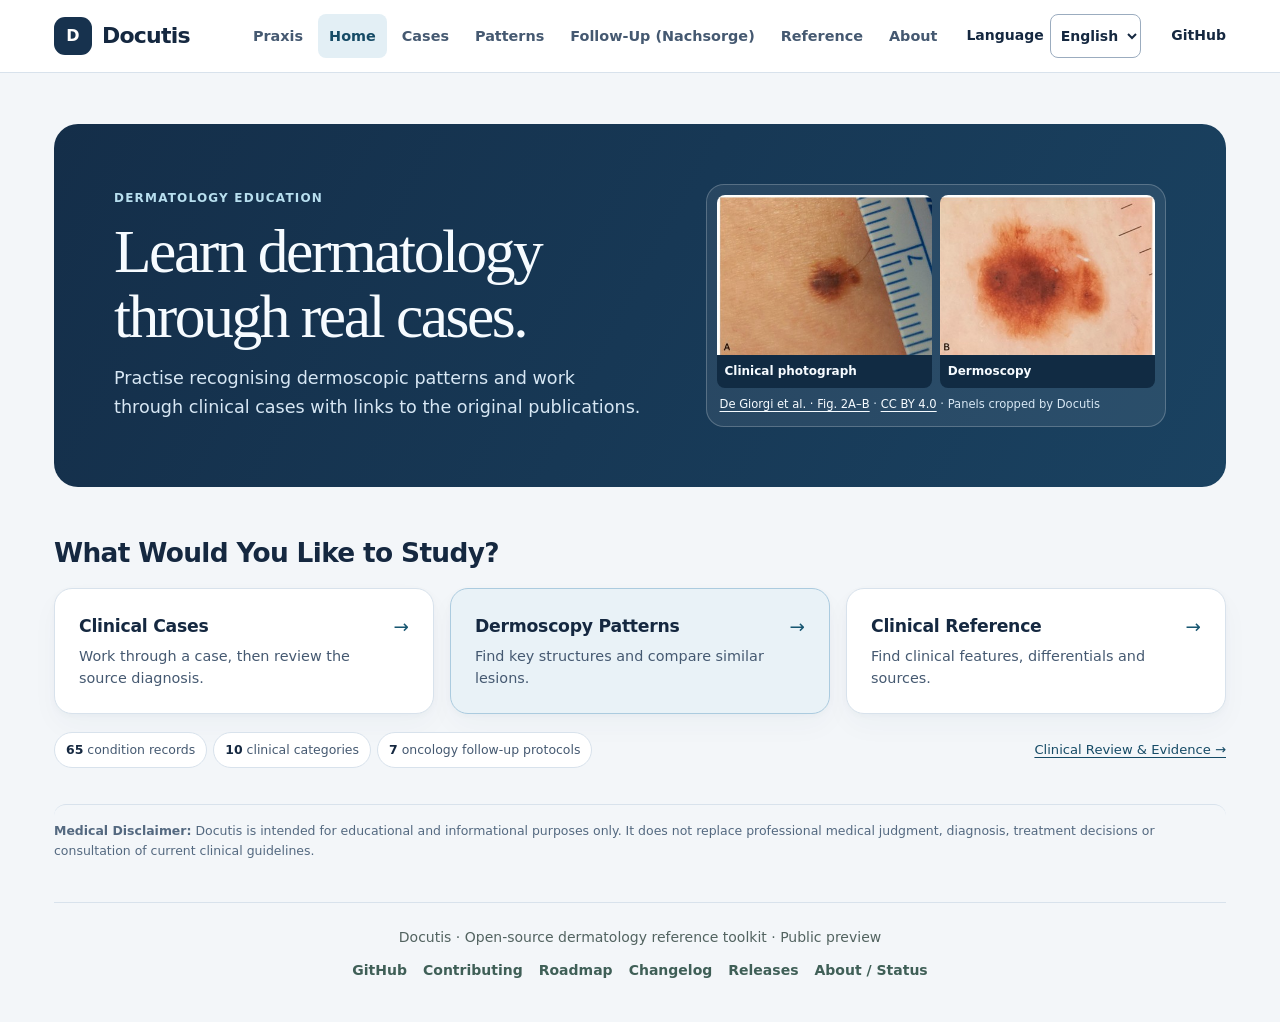
==== commit 98abaac4: "Title-case English navigation and interface headings Apply Chicago-style English title case to the U" ====
--- a/index.html
+++ b/index.html
@@ -8,7 +8,7 @@
   <title>Docutis | Dermatology Reference Toolkit</title>
   <meta name="description" content="Educational dermatology reference. Not a diagnosis, not a treatment protocol, and not a substitute for clinical judgment.">
 
-  <link rel="stylesheet" href="style.css?v=tumor-takibi-20261128">
+  <link rel="stylesheet" href="style.css?v=tr-no-german-20261128b">
   <link rel="stylesheet" href="pattern-exercise.css?v=paired-views">
   <link rel="stylesheet" href="subtle-clue.css?v=2">
   <link rel="stylesheet" href="pink-case.css?v=1">
@@ -25,17 +25,17 @@
 
 <header class="site-header">
   <nav class="nav" aria-label="Primary navigation">
-    <a class="brand" href="#mainContent" aria-label="Docutis home">
+    <a class="brand" href="#mainContent" aria-label="Docutis Home">
       <span class="brand-mark" aria-hidden="true">D</span>
       <span class="logo">Docutis</span>
     </a>
     <div class="primary-links">
       <a href="praxis.html" data-no-translate>Praxis</a>
-      <a href="#mainContent" data-studio-nav="home" data-en="Home" data-tr="Ana sayfa" data-no-translate>Home</a>
+      <a href="#mainContent" data-studio-nav="home" data-en="Home" data-tr="Ana Sayfa" data-no-translate>Home</a>
       <a href="#learn" data-studio-nav="learn" data-en="Cases" data-tr="Vakalar" data-no-translate>Cases</a>
       <a href="#patterns" data-studio-nav="patterns" data-en="Patterns" data-tr="Paternler" data-no-translate>Patterns</a>
-      <a href="#nachsorgeModule" data-studio-nav="nachsorgeModule" data-en="Follow-up (Nachsorge)" data-tr="Tümör takibi" data-no-translate>Follow-up (Nachsorge)</a>
-      <a href="#searchPanel" data-studio-nav="reference" data-en="Reference" data-tr="Tanı rehberi" data-no-translate>Reference</a>
+      <a href="#nachsorgeModule" data-studio-nav="nachsorgeModule" data-en="Follow-Up (Nachsorge)" data-tr="Tümör Takibi" data-no-translate>Follow-Up (Nachsorge)</a>
+      <a href="#searchPanel" data-studio-nav="reference" data-en="Reference" data-tr="Tanı Rehberi" data-no-translate>Reference</a>
       <a href="#about">About</a>
     </div>
     <label class="language-switch" for="docutisLanguage"><span class="language-label">Language</span> <select id="docutisLanguage" aria-label="Language"><option value="en" lang="en" data-no-translate>English</option><option value="tr" lang="tr" data-no-translate>Türkçe</option></select></label>
@@ -73,36 +73,36 @@
       </figure>
     </div>
     <div class="studio-section-title">
-      <h2 data-en="What would you like to study?" data-tr="Bugün ne çalışmak istersin?">What would you like to study?</h2>
+      <h2 data-en="What Would You Like to Study?" data-tr="Bugün Ne Çalışmak İstersin?">What Would You Like to Study?</h2>
     </div>
     <div class="studio-paths">
       <a class="studio-path" href="#learn">
         <span class="studio-path-copy">
-          <strong data-en="Clinical cases" data-tr="Klinik vakalar">Clinical cases</strong>
+          <strong data-en="Clinical Cases" data-tr="Klinik Vakalar">Clinical Cases</strong>
           <span data-en="Work through a case, then review the source diagnosis." data-tr="Vakayı adım adım çöz, ardından kaynak tanısını incele.">Work through a case, then review the source diagnosis.</span>
         </span><span class="studio-arrow" aria-hidden="true">→</span>
       </a>
       <a class="studio-path" href="#patterns">
         <span class="studio-path-copy">
-          <strong data-en="Dermoscopy patterns" data-tr="Dermoskopi paternleri">Dermoscopy patterns</strong>
+          <strong data-en="Dermoscopy Patterns" data-tr="Dermoskopi Paternleri">Dermoscopy Patterns</strong>
           <span data-en="Find key structures and compare similar lesions." data-tr="Önemli yapıları bul ve benzer lezyonları karşılaştır.">Find key structures and compare similar lesions.</span>
         </span><span class="studio-arrow" aria-hidden="true">→</span>
       </a>
       <a class="studio-path" href="#searchPanel">
         <span class="studio-path-copy">
-          <strong data-en="Clinical reference" data-tr="Tanı rehberi">Clinical reference</strong>
+          <strong data-en="Clinical Reference" data-tr="Tanı Rehberi">Clinical Reference</strong>
           <span data-en="Find clinical features, differentials and sources." data-tr="Klinik bulguları, ayırıcı tanıları ve kaynakları bul.">Find clinical features, differentials and sources.</span>
         </span><span class="studio-arrow" aria-hidden="true">→</span>
       </a>
     </div>
     <div class="studio-home-bottom">
       <div id="libraryStats" class="library-stats js-only" aria-label="Current reference coverage"></div>
-      <a href="#evidenceStatus"><span data-en="Clinical review &amp; evidence →" data-tr="Klinik inceleme ve kanıt →">Clinical review &amp; evidence →</span></a>
-    </div>
-  </section>
-
-  <section id="learn" class="studio-hub" tabindex="-1" data-no-translate><a href="#trainingModule">Mixed-case training / Karma vaka eğitimi</a> · <a href="#caseModule">Clinical cases / Klinik vakalar</a></section>
-  <section id="patterns" class="studio-hub" tabindex="-1" data-no-translate><a href="#patternContextModule">Pattern and context / Patern ve Bağlam</a> · <a href="#guidedPatternModule">Key patterns / Önemli paternler</a> · <a href="#mimicModule">Diagnostic traps / Tanısal tuzaklar</a> · <a href="#subtleClueModule">Subtle clues / Silik ipuçları</a> · <a href="#contrastLabModule">Comparisons / Karşılaştırmalar</a> · <a href="#pinkCaseModule">Pink lesions / Pembe lezyonlar</a></section>
+      <a href="#evidenceStatus"><span data-en="Clinical Review &amp; Evidence →" data-tr="Klinik İnceleme ve Kanıt →">Clinical Review &amp; Evidence →</span></a>
+    </div>
+  </section>
+
+  <section id="learn" class="studio-hub" tabindex="-1" data-no-translate><a href="#trainingModule">Mixed-Case Training / Karma Vaka Eğitimi</a> · <a href="#caseModule">Clinical Cases / Klinik Vakalar</a></section>
+  <section id="patterns" class="studio-hub" tabindex="-1" data-no-translate><a href="#patternContextModule">Pattern and Context / Patern ve Bağlam</a> · <a href="#guidedPatternModule">Key Patterns / Önemli Paternler</a> · <a href="#mimicModule">Diagnostic Traps / Tanısal Tuzaklar</a> · <a href="#subtleClueModule">Subtle Clues / Silik İpuçları</a> · <a href="#contrastLabModule">Comparisons / Karşılaştırmalar</a> · <a href="#pinkCaseModule">Pink Lesions / Pembe Lezyonlar</a></section>
   <div id="studioToolbar" class="studio-toolbar js-only" data-no-translate hidden>
     <a id="studioBack" href="#learn"></a><span id="studioScreenLabel"></span>
   </div>
@@ -110,8 +110,8 @@
   <section id="searchPanel" tabindex="-1" class="search-panel" aria-labelledby="searchTitle">
     <div class="section-heading compact-heading">
       <div>
-        <p class="eyebrow">Reference library</p>
-        <h2 id="searchTitle">Find a condition</h2>
+        <p class="eyebrow">Reference Library</p>
+        <h2 id="searchTitle">Find a Condition</h2>
       </div>
       <p class="keyboard-hint js-only"><kbd>/</kbd> to focus search</p>
     </div>
@@ -144,10 +144,10 @@
   </section>
 
   <section id="inflammatoryCaseModule" class="case-module" tabindex="-1" aria-labelledby="inflammatoryCaseTitle" data-no-translate>
-    <h2 id="inflammatoryCaseTitle" data-en="Inflammatory and paediatric practice" data-tr="İnflamatuvar ve pediatrik vaka eğitimi">Inflammatory and paediatric practice</h2>
+    <h2 id="inflammatoryCaseTitle" data-en="Inflammatory and Paediatric Practice" data-tr="İnflamatuvar ve Pediatrik Vaka Eğitimi">Inflammatory and Paediatric Practice</h2>
     <p data-en="Simulated teaching cases · clinician review required" data-tr="Kurgusal eğitim vakaları · hekim incelemesi gerekli">Simulated teaching cases · clinician review required</p>
     <article class="mimic-panel">
-      <h3 data-en="Childhood itch" data-tr="Çocukluk çağında kaşıntı">Childhood itch</h3>
+      <h3 data-en="Childhood Itch" data-tr="Çocukluk Çağında Kaşıntı">Childhood Itch</h3>
       <p data-en="A child has recurrent itch and poorly demarcated dry patches in the elbow folds. Which morphology and history make one diagnosis more likely?" data-tr="Bir çocukta tekrarlayan kaşıntı ve dirsek kıvrımlarında sınırları belirsiz kuru yamalar var. Hangi morfoloji ve öykü bir tanıyı öne çıkarır?">A child has recurrent itch and poorly demarcated dry patches in the elbow folds. Which morphology and history make one diagnosis more likely?</p>
       <details>
         <summary data-en="Reveal reasoning" data-tr="Ayırıcı tanıyı ve gerekçeyi aç">Reveal reasoning</summary>
@@ -156,7 +156,7 @@
       </details>
     </article>
     <article class="mimic-panel">
-      <h3 data-en="Crusted facial lesions in a child" data-tr="Çocukta yüzde krutlu lezyonlar">Crusted facial lesions in a child</h3>
+      <h3 data-en="Crusted Facial Lesions in a Child" data-tr="Çocukta Yüzde Krutlu Lezyonlar">Crusted Facial Lesions in a Child</h3>
       <p data-en="A child develops shallow perinasal erosions with adherent golden crust. What would you describe before naming a diagnosis?" data-tr="Bir çocukta burun çevresinde yapışık altın rengi krutla kaplı yüzeysel erozyonlar gelişiyor. Tanıdan önce hangi yapıları tarif edersin?">A child develops shallow perinasal erosions with adherent golden crust. What would you describe before naming a diagnosis?</p>
       <details>
         <summary data-en="Reveal reasoning" data-tr="Ayırıcı tanıyı ve gerekçeyi aç">Reveal reasoning</summary>
@@ -165,7 +165,7 @@
       </details>
     </article>
     <article class="mimic-panel">
-      <h3 data-en="Scaly extensor plaques" data-tr="Ekstansör yüzlerde skuamlı plaklar">Scaly extensor plaques</h3>
+      <h3 data-en="Scaly Extensor Plaques" data-tr="Ekstansör Yüzlerde Skuamlı Plaklar">Scaly Extensor Plaques</h3>
       <p data-en="An adult has symmetric, sharply defined scaly plaques on both elbows and knees. Compare the border, distribution and scale with an eczematous plaque." data-tr="Bir erişkinde her iki dirsek ve dizde simetrik, keskin sınırlı skuamlı plaklar var. Sınırı, dağılımı ve skuamı ekzematöz plakla karşılaştır.">An adult has symmetric, sharply defined scaly plaques on both elbows and knees. Compare the border, distribution and scale with an eczematous plaque.</p>
       <details>
         <summary data-en="Reveal reasoning" data-tr="Ayırıcı tanıyı ve gerekçeyi aç">Reveal reasoning</summary>
@@ -179,11 +179,11 @@
     <div class="section-heading">
       <div>
         <p class="eyebrow">Case-based screening practice</p>
-        <h2 id="trainingTitle">Mixed-case screening training</h2>
+        <h2 id="trainingTitle">Mixed-Case Screening Training</h2>
       </div>
       <span class="module-badge">Clinician review required</span>
     </div>
-    <details class="studio-context"><summary data-no-translate data-en="Education &amp; source notes" data-tr="Eğitim ve kaynak notları">Education &amp; source notes</summary><p class="case-disclaimer">Unknown lesions from the case library, one at a time: look, commit to a working impression, open dermoscopy where it is stored, then reveal the source diagnosis and its verification. Training only. It is not a diagnostic device, an exam, or a certificate, and it gives no score. Sessions are curated for teaching coverage and do not reflect how often lesions occur.</p></details>
+    <details class="studio-context"><summary data-no-translate data-en="Education &amp; Source Notes" data-tr="Eğitim ve Kaynak Notları">Education &amp; Source Notes</summary><p class="case-disclaimer">Unknown lesions from the case library, one at a time: look, commit to a working impression, open dermoscopy where it is stored, then reveal the source diagnosis and its verification. Training only. It is not a diagnostic device, an exam, or a certificate, and it gives no score. Sessions are curated for teaching coverage and do not reflect how often lesions occur.</p></details>
     <noscript>
       <p class="case-empty">Training cannot run because JavaScript is unavailable. No diagnosis or teaching text is substituted. Eğitim, JavaScript olmadığı için çalışamaz. Tanı veya öğretim metni yerine konmaz.</p>
     </noscript>
@@ -194,7 +194,7 @@
     <div class="section-heading">
       <div>
         <p class="eyebrow">Contrastive image practice</p>
-        <h2 id="subtleClueTitle">Subtle clues and close mimics</h2>
+        <h2 id="subtleClueTitle">Subtle Clues and Close Mimics</h2>
       </div>
       <span class="module-badge">Clinician review required</span>
     </div>
@@ -204,31 +204,31 @@
     <div id="balancedClueApp" class="subtle-concept js-only" tabindex="-1"></div>
   </section>
 
-  <section id="guidedPatternModule" tabindex="-1" aria-label="Key dermoscopic patterns / Önemli dermoskopik paternler" data-no-translate>
+  <section id="guidedPatternModule" tabindex="-1" aria-label="Key Dermoscopic Patterns / Önemli Dermoskopik Paternler" data-no-translate>
     <div id="guidedPatternApp" class="js-only"></div>
   </section>
 
-  <section id="mimicModule" tabindex="-1" aria-label="Mimics and diagnostic traps / Taklitçiler ve tanısal tuzaklar" data-no-translate>
+  <section id="mimicModule" tabindex="-1" aria-label="Mimics and Diagnostic Traps / Taklitçiler ve Tanısal Tuzaklar" data-no-translate>
     <noscript><p class="js-fallback">This interactive section requires JavaScript. Bu etkileşimli bölüm JavaScript gerektirir.</p></noscript>
     <div id="mimicApp" class="js-only"></div>
   </section>
 
-  <section id="contrastLabModule" tabindex="-1" aria-label="Early melanoma comparisons / Erken melanom karşılaştırmaları" data-no-translate>
+  <section id="contrastLabModule" tabindex="-1" aria-label="Early Melanoma Comparisons / Erken Melanom Karşılaştırmaları" data-no-translate>
     <noscript><p class="case-empty">Comparisons require JavaScript. Karşılaştırmalar JavaScript gerektirir.</p></noscript>
     <div id="contrastLabApp" class="js-only" tabindex="-1" data-no-translate></div>
   </section>
 
-  <section id="patternContextModule" tabindex="-1" aria-label="Pattern and context / Patern ve Bağlam" data-no-translate>
+  <section id="patternContextModule" tabindex="-1" aria-label="Pattern and Context / Patern ve Bağlam" data-no-translate>
     <noscript><p class="case-empty">Pattern and context requires JavaScript. Patern ve Bağlam için JavaScript gerekir.</p></noscript>
     <div id="patternContextApp" class="js-only"></div>
   </section>
 
-  <section id="pinkCaseModule" tabindex="-1" aria-label="Pink lesion practice / Pembe lezyon çalışması" data-no-translate>
+  <section id="pinkCaseModule" tabindex="-1" aria-label="Pink Lesion Practice / Pembe Lezyon Çalışması" data-no-translate>
     <noscript><p class="case-empty">Pink lesion practice requires JavaScript. Pembe lezyon çalışması JavaScript gerektirir.</p></noscript>
     <div id="pinkCaseApp" class="js-only" tabindex="-1" data-no-translate></div>
   </section>
 
-  <section id="patternModule" class="studio-exercise-screen" tabindex="-1" aria-label="Pattern practice / Patern çalışması">
+  <section id="patternModule" class="studio-exercise-screen" tabindex="-1" aria-label="Pattern Practice / Patern Çalışması">
     <section id="patternExercise" class="pattern-exercise js-only" aria-labelledby="patternExerciseTitle" hidden></section>
   </section>
 
@@ -236,11 +236,11 @@
     <div class="section-heading">
       <div>
         <p class="eyebrow">Case-based learning</p>
-        <h2 id="caseTitle">Clinical cases</h2>
+        <h2 id="caseTitle">Clinical Cases</h2>
       </div>
       <span class="module-badge">Clinician review required</span>
     </div>
-    <details class="studio-context"><summary data-no-translate data-en="Education &amp; source notes" data-tr="Eğitim ve kaynak notları">Education &amp; source notes</summary><p class="case-disclaimer">Educational steps only: inspect, observe, differential, reveal, then review. Learn Melanoma is an optional sequence, not a certificate and not a device. Cases are not clinical decision support. Image interpretation here is not physician attestation. The <a href="academy-review.html">reviewer workspace</a> contains answers and source diagnoses.</p></details>
+    <details class="studio-context"><summary data-no-translate data-en="Education &amp; Source Notes" data-tr="Eğitim ve Kaynak Notları">Education &amp; Source Notes</summary><p class="case-disclaimer">Educational steps only: inspect, observe, differential, reveal, then review. Learn Melanoma is an optional sequence, not a certificate and not a device. Cases are not clinical decision support. Image interpretation here is not physician attestation. The <a href="academy-review.html">reviewer workspace</a> contains answers and source diagnoses.</p></details>
     <noscript>
       <p class="case-empty">Cases cannot be shown because JavaScript is unavailable. No diagnosis, observation or teaching text is substituted. The published pilot cases remain clinician review required. Vakalar JavaScript olmadığı için gösterilemez. Tanı, gözlem veya öğretim metni yerine konmaz. Yayımlanmış pilot vakalar hekim incelemesi gerekli durumunda kalır.</p>
     </noscript>
@@ -252,14 +252,14 @@
     <div class="section-heading">
       <div>
         <p class="eyebrow" data-en="Germany · in clinic" data-tr="Almanya · poliklinikte">Germany · in clinic</p>
-        <h2 id="nachsorgeTitle" data-en="Follow-up (Nachsorge)" data-tr="Tümör takibi">Follow-up (Nachsorge)</h2>
+        <h2 id="nachsorgeTitle" data-en="Follow-Up (Nachsorge)" data-tr="Tümör Takibi">Follow-Up (Nachsorge)</h2>
         <p class="nachsorge-subtitle" lang="tr" data-no-translate>Kılavuza göre tedavi sonrası takip</p>
       </div>
     </div>
     <p class="nachsorge-disclaimer" data-en="Educational draft pending physician review. Use the current guideline. Eğitim amaçlı taslak, hekim onayı bekliyor. Güncel kılavuzu esas alın." data-tr="Eğitim amaçlı taslak, hekim onayı bekliyor. Güncel kılavuzu esas alın.">Educational draft pending physician review. Use the current guideline. Eğitim amaçlı taslak, hekim onayı bekliyor. Güncel kılavuzu esas alın.</p>
     <div class="follow-up-controls">
       <label for="nachsorgeSearch"><span data-en="Search a diagnosis" data-tr="Tanı ara">Search a diagnosis</span>
-        <input id="nachsorgeSearch" type="search" autocomplete="off" data-en-placeholder="Melanoma, Merkel, Bowen…" data-tr-placeholder="Tümör takibi: melanom, Merkel, Bowen…">
+        <input id="nachsorgeSearch" type="search" autocomplete="off" data-en-placeholder="Melanoma, Merkel, Bowen…" data-tr-placeholder="Tümör Takibi: melanom, Merkel, Bowen…">
       </label>
       <label for="nachsorgeDisease"><span data-en="Diagnosis" data-tr="Tanı">Diagnosis</span>
         <select id="nachsorgeDisease"></select>
@@ -277,7 +277,7 @@
     <div class="follow-up-heading">
       <div>
         <p class="eyebrow">Germany · guideline-based</p>
-        <h2 id="followUpTitle">Dermato-oncology follow-up</h2>
+        <h2 id="followUpTitle">Dermato-Oncology Follow-Up</h2>
       </div>
       <span class="module-badge">Mixed review status</span>
     </div>
@@ -296,19 +296,19 @@
       </label>
     </div>
     <details id="melanomaStaging" class="melanoma-staging js-only" hidden>
-      <summary data-en="Stage from the report (Stadium aus Befund ermitteln)" data-tr="Rapordan evre (Stadium aus Befund ermitteln)">Stage from the report (Stadium aus Befund ermitteln)</summary>
-      <p id="melanomaStagingBasis"><span data-en="Cutaneous melanoma · AJCC 8 · stages 0–IIC · physician review pending (Ärztliche Prüfung ausstehend)." data-tr="Kutanöz melanom · AJCC 8 · evre 0–IIC · hekim incelemesi bekliyor (Ärztliche Prüfung ausstehend).">Cutaneous melanoma · AJCC 8 · stages 0–IIC · physician review pending (Ärztliche Prüfung ausstehend).</span></p>
+      <summary data-en="Stage from the report (Stadium aus Befund ermitteln)" data-tr="Rapordan evre">Stage from the report (Stadium aus Befund ermitteln)</summary>
+      <p id="melanomaStagingBasis"><span data-en="Cutaneous melanoma · AJCC 8 · stages 0–IIC · physician review pending (Ärztliche Prüfung ausstehend)." data-tr="Kutanöz melanom · AJCC 8 · evre 0–IIC · hekim incelemesi bekliyor.">Cutaneous melanoma · AJCC 8 · stages 0–IIC · physician review pending (Ärztliche Prüfung ausstehend).</span></p>
       <form id="melanomaStagingForm" autocomplete="off" aria-describedby="melanomaStagingBasis">
         <div class="melanoma-staging-fields">
-          <label for="melanomaStagingMethod"><span data-en="Report field (Angabe im Befund)" data-tr="Rapor alanı (Angabe im Befund)">Report field (Angabe im Befund)</span>
+          <label for="melanomaStagingMethod"><span data-en="Report field (Angabe im Befund)" data-tr="Rapor alanı">Report field (Angabe im Befund)</span>
             <select id="melanomaStagingMethod">
-              <option value="category" data-en="T category (T-Kategorie, e.g. pT1b)" data-tr="T kategorisi (T-Kategorie, örn. pT1b)">T category (T-Kategorie, e.g. pT1b)</option>
-              <option value="breslow" data-en="Breslow thickness and ulceration (Breslow-Dicke und Ulzeration)" data-tr="Breslow kalınlığı ve ülserasyon (Breslow-Dicke und Ulzeration)">Breslow thickness and ulceration (Breslow-Dicke und Ulzeration)</option>
+              <option value="category" data-en="T category (T-Kategorie, e.g. pT1b)" data-tr="T kategorisi, örn. pT1b">T category (T-Kategorie, e.g. pT1b)</option>
+              <option value="breslow" data-en="Breslow thickness and ulceration (Breslow-Dicke und Ulzeration)" data-tr="Breslow kalınlığı ve ülserasyon">Breslow thickness and ulceration (Breslow-Dicke und Ulzeration)</option>
             </select>
           </label>
-          <label for="melanomaStagingT" id="melanomaStagingTField"><span data-en="T category (T-Kategorie)" data-tr="T kategorisi (T-Kategorie)">T category (T-Kategorie)</span>
+          <label for="melanomaStagingT" id="melanomaStagingTField"><span data-en="T category (T-Kategorie)" data-tr="T kategorisi">T category (T-Kategorie)</span>
             <select id="melanomaStagingT">
-              <option value="" data-en="Choose (Bitte wählen)" data-tr="Seçin (Bitte wählen)">Choose (Bitte wählen)</option>
+              <option value="" data-en="Choose (Bitte wählen)" data-tr="Seçin">Choose (Bitte wählen)</option>
               <option value="Tis">pTis (in situ)</option>
               <option value="T1">pT1 without a/b</option>
               <option value="T1a">pT1a</option>
@@ -322,44 +322,44 @@
               <option value="T4">pT4 without a/b</option>
               <option value="T4a">pT4a</option>
               <option value="T4b">pT4b</option>
-              <option value="TX" data-en="pTX (nicht beurteilbar)" data-tr="pTX (nicht beurteilbar)">pTX (nicht beurteilbar)</option>
-              <option value="T0" data-en="T0 (kein nachweisbarer Primärtumor)" data-tr="T0 (kein nachweisbarer Primärtumor)">T0 (kein nachweisbarer Primärtumor)</option>
+              <option value="TX" data-en="pTX (nicht beurteilbar)" data-tr="pTX (değerlendirilemez)">pTX (nicht beurteilbar)</option>
+              <option value="T0" data-en="T0 (kein nachweisbarer Primärtumor)" data-tr="T0 (saptanabilir primer tümör yok)">T0 (kein nachweisbarer Primärtumor)</option>
             </select>
           </label>
-          <label for="melanomaStagingThickness" id="melanomaStagingThicknessField" hidden><span data-en="Breslow thickness, mm (Breslow-Dicke)" data-tr="Breslow kalınlığı, mm (Breslow-Dicke)">Breslow thickness, mm (Breslow-Dicke)</span>
+          <label for="melanomaStagingThickness" id="melanomaStagingThicknessField" hidden><span data-en="Breslow thickness, mm (Breslow-Dicke)" data-tr="Breslow kalınlığı, mm">Breslow thickness, mm (Breslow-Dicke)</span>
             <input id="melanomaStagingThickness" type="text" inputmode="decimal" placeholder="z. B. 0,9">
           </label>
-          <label for="melanomaStagingUlceration" id="melanomaStagingUlcerationField" hidden><span data-en="Histologic ulceration (Histologische Ulzeration)" data-tr="Histolojik ülserasyon (Histologische Ulzeration)">Histologic ulceration (Histologische Ulzeration)</span>
+          <label for="melanomaStagingUlceration" id="melanomaStagingUlcerationField" hidden><span data-en="Histologic ulceration (Histologische Ulzeration)" data-tr="Histolojik ülserasyon">Histologic ulceration (Histologische Ulzeration)</span>
             <select id="melanomaStagingUlceration">
-              <option value="" data-en="Unknown (Unbekannt)" data-tr="Bilinmiyor (Unbekannt)">Unknown (Unbekannt)</option>
-              <option value="no" data-en="No (Nein)" data-tr="Hayır (Nein)">No (Nein)</option>
-              <option value="yes" data-en="Yes (Ja)" data-tr="Evet (Ja)">Yes (Ja)</option>
+              <option value="" data-en="Unknown (Unbekannt)" data-tr="Bilinmiyor">Unknown (Unbekannt)</option>
+              <option value="no" data-en="No (Nein)" data-tr="Hayır">No (Nein)</option>
+              <option value="yes" data-en="Yes (Ja)" data-tr="Evet">Yes (Ja)</option>
             </select>
           </label>
-          <label for="melanomaStagingN"><span data-en="Regional status (Regionärer Status, N)" data-tr="Bölgesel durum (Regionärer Status, N)">Regional status (Regionärer Status, N)</span>
+          <label for="melanomaStagingN"><span data-en="Regional status (Regionärer Status, N)" data-tr="Bölgesel durum, N">Regional status (Regionärer Status, N)</span>
             <select id="melanomaStagingN">
-              <option value="" data-en="Unknown / unclear (Unbekannt / unklar)" data-tr="Bilinmiyor / belirsiz (Unbekannt / unklar)">Unknown / unclear (Unbekannt / unklar)</option>
-              <option value="cN0" data-en="cN0 · clinically negative (klinisch negativ)" data-tr="cN0 · klinik negatif (klinisch negativ)">cN0 · clinically negative (klinisch negativ)</option>
-              <option value="pN0" data-en="pN0 · pathologically negative (pathologisch negativ)" data-tr="pN0 · patolojik negatif (pathologisch negativ)">pN0 · pathologically negative (pathologisch negativ)</option>
-              <option value="positive" data-en="N+ · regional metastasis (regionäre Metastasierung)" data-tr="N+ · bölgesel metastaz (regionäre Metastasierung)">N+ · regional metastasis (regionäre Metastasierung)</option>
+              <option value="" data-en="Unknown / unclear (Unbekannt / unklar)" data-tr="Bilinmiyor / belirsiz">Unknown / unclear (Unbekannt / unklar)</option>
+              <option value="cN0" data-en="cN0 · clinically negative (klinisch negativ)" data-tr="cN0 · klinik negatif">cN0 · clinically negative (klinisch negativ)</option>
+              <option value="pN0" data-en="pN0 · pathologically negative (pathologisch negativ)" data-tr="pN0 · patolojik negatif">pN0 · pathologically negative (pathologisch negativ)</option>
+              <option value="positive" data-en="N+ · regional metastasis (regionäre Metastasierung)" data-tr="N+ · bölgesel metastaz">N+ · regional metastasis (regionäre Metastasierung)</option>
             </select>
           </label>
-          <label for="melanomaStagingM"><span data-en="Distant metastasis (Fernmetastasen, M)" data-tr="Uzak metastaz (Fernmetastasen, M)">Distant metastasis (Fernmetastasen, M)</span>
+          <label for="melanomaStagingM"><span data-en="Distant metastasis (Fernmetastasen, M)" data-tr="Uzak metastaz, M">Distant metastasis (Fernmetastasen, M)</span>
             <select id="melanomaStagingM">
-              <option value="" data-en="Unknown / unclear (Unbekannt / unklar)" data-tr="Bilinmiyor / belirsiz (Unbekannt / unklar)">Unknown / unclear (Unbekannt / unklar)</option>
-              <option value="cM0" data-en="cM0 · no evidence (kein Hinweis)" data-tr="cM0 · bulgu yok (kein Hinweis)">cM0 · no evidence (kein Hinweis)</option>
-              <option value="positive" data-en="M1 · confirmed (nachgewiesen)" data-tr="M1 · gösterilmiş (nachgewiesen)">M1 · confirmed (nachgewiesen)</option>
+              <option value="" data-en="Unknown / unclear (Unbekannt / unklar)" data-tr="Bilinmiyor / belirsiz">Unknown / unclear (Unbekannt / unklar)</option>
+              <option value="cM0" data-en="cM0 · no evidence (kein Hinweis)" data-tr="cM0 · bulgu yok">cM0 · no evidence (kein Hinweis)</option>
+              <option value="positive" data-en="M1 · confirmed (nachgewiesen)" data-tr="M1 · gösterilmiş">M1 · confirmed (nachgewiesen)</option>
             </select>
           </label>
-          <label for="melanomaStagingR" id="melanomaStagingRField" hidden><span data-en="Resection status for IIC follow-up (Resektionsstatus)" data-tr="IIC takibi için rezeksiyon durumu (Resektionsstatus)">Resection status for IIC follow-up (Resektionsstatus)</span>
+          <label for="melanomaStagingR" id="melanomaStagingRField" hidden><span data-en="Resection status for IIC follow-up (Resektionsstatus)" data-tr="IIC takibi için rezeksiyon durumu">Resection status for IIC follow-up (Resektionsstatus)</span>
             <select id="melanomaStagingR">
-              <option value="" data-en="Unknown / no R0 (Unbekannt / kein R0)" data-tr="Bilinmiyor / R0 yok (Unbekannt / kein R0)">Unknown / no R0 (Unbekannt / kein R0)</option>
-              <option value="r0" data-en="R0 documented (R0 dokumentiert)" data-tr="R0 belgelendi (R0 dokumentiert)">R0 documented (R0 dokumentiert)</option>
+              <option value="" data-en="Unknown / no R0 (Unbekannt / kein R0)" data-tr="Bilinmiyor / R0 yok">Unknown / no R0 (Unbekannt / kein R0)</option>
+              <option value="r0" data-en="R0 documented (R0 dokumentiert)" data-tr="R0 belgelendi">R0 documented (R0 dokumentiert)</option>
             </select>
           </label>
         </div>
-        <p class="follow-up-note"><span data-en="N+ also includes satellite, microsatellite and in-transit metastases (Satelliten-, Mikrosatelliten- und In-transit-Metastasen). If the TNM version differs or is unknown, check the report separately." data-tr="N+ uydu, mikrosatellit ve in-transit metastazları da kapsar (Satelliten-, Mikrosatelliten- und In-transit-Metastasen). TNM sürümü farklıysa veya bilinmiyorsa raporu ayrıca kontrol edin.">N+ also includes satellite, microsatellite and in-transit metastases (Satelliten-, Mikrosatelliten- und In-transit-Metastasen). If the TNM version differs or is unknown, check the report separately.</span></p>
-        <button type="submit" class="filter-button" data-en="Show stage (Stadium anzeigen)" data-tr="Evreyi göster (Stadium anzeigen)">Show stage (Stadium anzeigen)</button>
+        <p class="follow-up-note"><span data-en="N+ also includes satellite, microsatellite and in-transit metastases (Satelliten-, Mikrosatelliten- und In-transit-Metastasen). If the TNM version differs or is unknown, check the report separately." data-tr="N+ uydu, mikrosatellit ve in-transit metastazları da kapsar. TNM sürümü farklıysa veya bilinmiyorsa raporu ayrıca kontrol edin.">N+ also includes satellite, microsatellite and in-transit metastases (Satelliten-, Mikrosatelliten- und In-transit-Metastasen). If the TNM version differs or is unknown, check the report separately.</span></p>
+        <button type="submit" class="filter-button" data-en="Show stage (Stadium anzeigen)" data-tr="Evreyi göster">Show stage (Stadium anzeigen)</button>
       </form>
       <div id="melanomaStagingResult" role="status" aria-live="polite" aria-atomic="true"></div>
       <button id="melanomaStagingFollowUp" type="button" class="filter-button" hidden>Open follow-up group (Nachsorgegruppe)</button>
@@ -402,14 +402,14 @@
     <div class="section-heading">
       <div>
         <p class="eyebrow">Clinical transparency</p>
-        <h2 id="evidenceStatusTitle">Evidence status</h2>
+        <h2 id="evidenceStatusTitle">Evidence Status</h2>
       </div>
       <p>Live coverage counts are calculated from the published records, follow-up protocols and governed media registry.</p>
     </div>
     <noscript><p class="js-fallback">This interactive section requires JavaScript. Bu etkileşimli bölüm JavaScript gerektirir.</p></noscript>
     <div id="reviewDashboardCounts" class="review-dashboard-counts js-only" aria-label="Clinical review coverage"></div>
     <details class="review-meaning">
-      <summary>What these states mean</summary>
+      <summary>What These States Mean</summary>
       <dl>
         <div><dt>Source metadata checked</dt><dd>The source identity and link metadata were rechecked; this does not verify every clinical statement.</dd></div>
         <div><dt>Schema validated</dt><dd>Automated checks found the expected data shape, controlled values and source relationships. Automated tests are not clinical review.</dd></div>
@@ -439,12 +439,12 @@
     </div>
     <div class="about-grid">
       <div>
-        <h3>What it is</h3>
+        <h3>What It Is</h3>
         <p>Docutis is an open-source, structured dermatology reference and education toolkit for physicians, medical trainees and other healthcare professionals. It organizes concise educational records, follow-up references, visual learning aids and a small quiz behind a transparent clinical-review status model. It is an educational and professional reference in active development (a public preview, not a finished release) and is not a substitute for individual care. Some assets are clinician reviewed; most content is still review required.</p>
       </div>
       <div>
-        <h3>Current status</h3>
-        <p><strong>Public preview.</strong> This dashboard shows current review counts for the library, cases, quiz, visuals and follow-up protocols. Physician review applies to a specific version of each item. <a href="#evidenceStatus">Evidence dashboard</a></p>
+        <h3>Current Status</h3>
+        <p><strong>Public preview.</strong> This dashboard shows current review counts for the library, cases, quiz, visuals and follow-up protocols. Physician review applies to a specific version of each item. <a href="#evidenceStatus">Evidence Dashboard</a></p>
         <p><strong>Not validated clinical decision support.</strong> Content is educational draft material. It does not constitute clinician-approved recommendations for diagnosis, treatment or follow-up.</p>
       </div>
       <div>
@@ -457,7 +457,7 @@
         </ul>
       </div>
       <div>
-        <h3>Open source</h3>
+        <h3>Open Source</h3>
         <p>Inspect the code, roadmap and changelog, or propose sourced corrections through GitHub.</p>
         <ul class="about-oss-links">
           <li><a href="https://github.com/mnasuharas/Docutis" target="_blank" rel="noopener noreferrer">GitHub repository</a></li>
@@ -485,7 +485,7 @@
       <a href="https://github.com/mnasuharas/Docutis/blob/main/ROADMAP.md" target="_blank" rel="noopener noreferrer">Roadmap</a>
       <a href="https://github.com/mnasuharas/Docutis/blob/main/CHANGELOG.md" target="_blank" rel="noopener noreferrer">Changelog</a>
       <a href="https://github.com/mnasuharas/Docutis/releases" target="_blank" rel="noopener noreferrer">Releases</a>
-      <a href="#about">About / status</a>
+      <a href="#about">About / Status</a>
     </nav>
   </footer>
 
@@ -502,45 +502,45 @@
 <script src="clinical-locale.js?v=five-records-20261128"></script>
 <script src="differential-locale.js?v=tr-chips-20261127"></script>
 <script src="profile-locale.js?v=tr-chips-20261127"></script>
-<script src="remainder-locale.js?v=tr-chips-20261127"></script>
-<script src="coding-locale.js?v=catalogue-20261128"></script>
-<script src="training-locale.js?v=tr-chips-20261127"></script>
+<script src="remainder-locale.js?v=tr-no-german-20261128b"></script>
+<script src="coding-locale.js?v=en-headings-1"></script>
+<script src="training-locale.js?v=en-headings-1"></script>
 <script src="case-prose-locale.js?v=tr-case-20261127"></script>
-<script src="locale.js?v=tani-rehberi-20261128"></script>
+<script src="locale.js?v=en-headings-1"></script>
 <template id="caseScripts">
 <script src="case-data.js"></script>
 <script src="pattern-data.js"></script>
-<script src="case-app.js"></script>
-<script src="pattern-exercise.js?v=source-link-20261128"></script>
+<script src="case-app.js?v=en-headings-1"></script>
+<script src="pattern-exercise.js?v=en-headings-1"></script>
 <script src="training-data.js"></script>
 <script src="training-engine.js"></script>
 <script src="training-app.js"></script>
-<script src="subtle-clue-data.js?v=2"></script>
+<script src="subtle-clue-data.js?v=tr-headings-1"></script>
 <script src="early-clue-data.js?v=1"></script>
-<script src="subtle-clue-app.js?v=6"></script>
-<script src="balanced-clue-app.js?v=1"></script>
+<script src="subtle-clue-app.js?v=en-headings-1"></script>
+<script src="balanced-clue-app.js?v=tr-headings-1"></script>
 <script src="contrast-lab-media.js?v=1"></script>
 <script src="contrast-lab-data.js?v=1"></script>
-<script src="contrast-lab-app.js?v=1"></script>
+<script src="contrast-lab-app.js?v=tr-headings-1"></script>
 <script src="pink-media.js?v=1"></script>
 <script src="pink-case-data.js?v=1"></script>
-<script src="pink-case-app.js?v=2"></script>
-<script src="pattern-context-data.js?v=1"></script>
-<script src="pattern-context-app.js?v=1"></script>
+<script src="pink-case-app.js?v=tr-headings-1"></script>
+<script src="pattern-context-data.js?v=tr-headings-1"></script>
+<script src="pattern-context-app.js?v=tr-headings-1"></script>
 <script src="mimic-data.js?v=1"></script>
-<script src="mimic-app.js?v=1"></script>
-<script src="pattern-lessons.js?v=1"></script>
+<script src="mimic-app.js?v=en-headings-1"></script>
+<script src="pattern-lessons.js?v=tr-headings-1"></script>
 </template>
 <script src="case-loader.js?v=1"></script>
-<script src="praxis-pilot-data.js?v=rosacea-1"></script>
+<script src="praxis-pilot-data.js?v=tr-no-german-20261128b"></script>
 <script src="praxis-catalog-data.js?v=1"></script>
-<script src="praxis-pilot.js?v=handout-1"></script>
-<script src="app.js?v=praxis-catalog-1"></script>
+<script src="praxis-pilot.js?v=en-headings-1"></script>
+<script src="app.js?v=en-headings-1"></script>
 <script src="melanoma-staging.js"></script>
-<script src="followup-app.js?v=clinic-fixes-20261128"></script>
-<script src="nachsorge-app.js?v=tumor-takibi-20261128"></script>
+<script src="followup-app.js?v=en-headings-1"></script>
+<script src="nachsorge-app.js?v=en-headings-1"></script>
 <script src="quiz-app.js?v=quiz-image-zoom-20261128"></script>
-<script src="studio.js?v=tani-rehberi-20261128"></script>
+<script src="studio.js?v=en-headings-1"></script>
 
 
 </body>
--- a/style.css
+++ b/style.css
@@ -3097,3 +3097,6 @@
   .nachsorge-no-timetable { max-width: none; }
   .nachsorge-module .follow-up-controls label:last-child { grid-column: auto; }
 }
+
+/* Turkish mode never shows German glosses beside the translation. */
+html[lang="tr"] [data-de-gloss] { display: none; }
